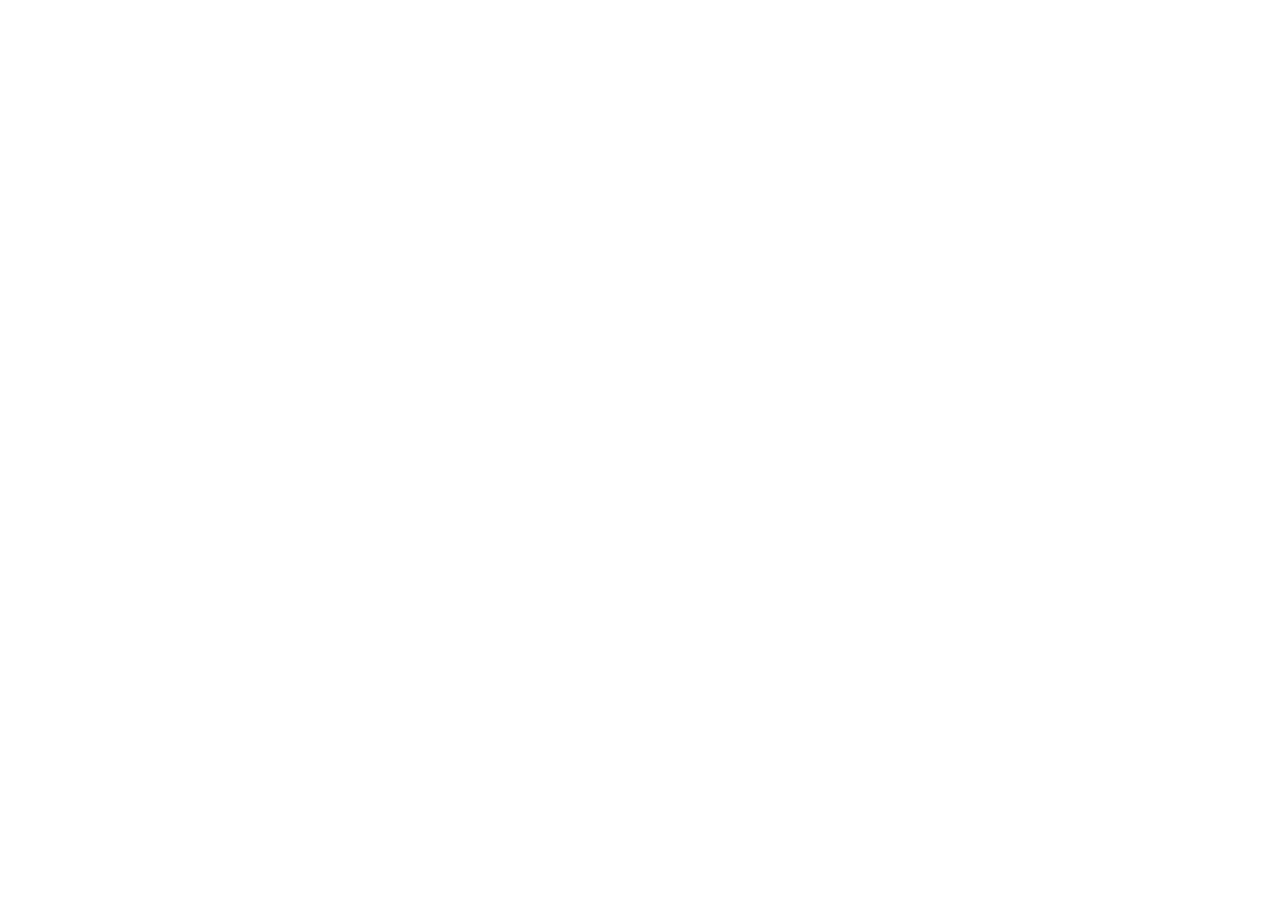
==== index.html @ e7478efb "Add files via upload" ====
<!DOCTYPE html>
<html lang="en">
<head>
    <meta charset="UTF-8">
    <meta name="viewport" content="width=device-width, initial-scale=1.0">
    <title>herreria-general</title>
    <link rel="stylesheet" href="style.css">
</head>
<body>
    
</body>
</html>
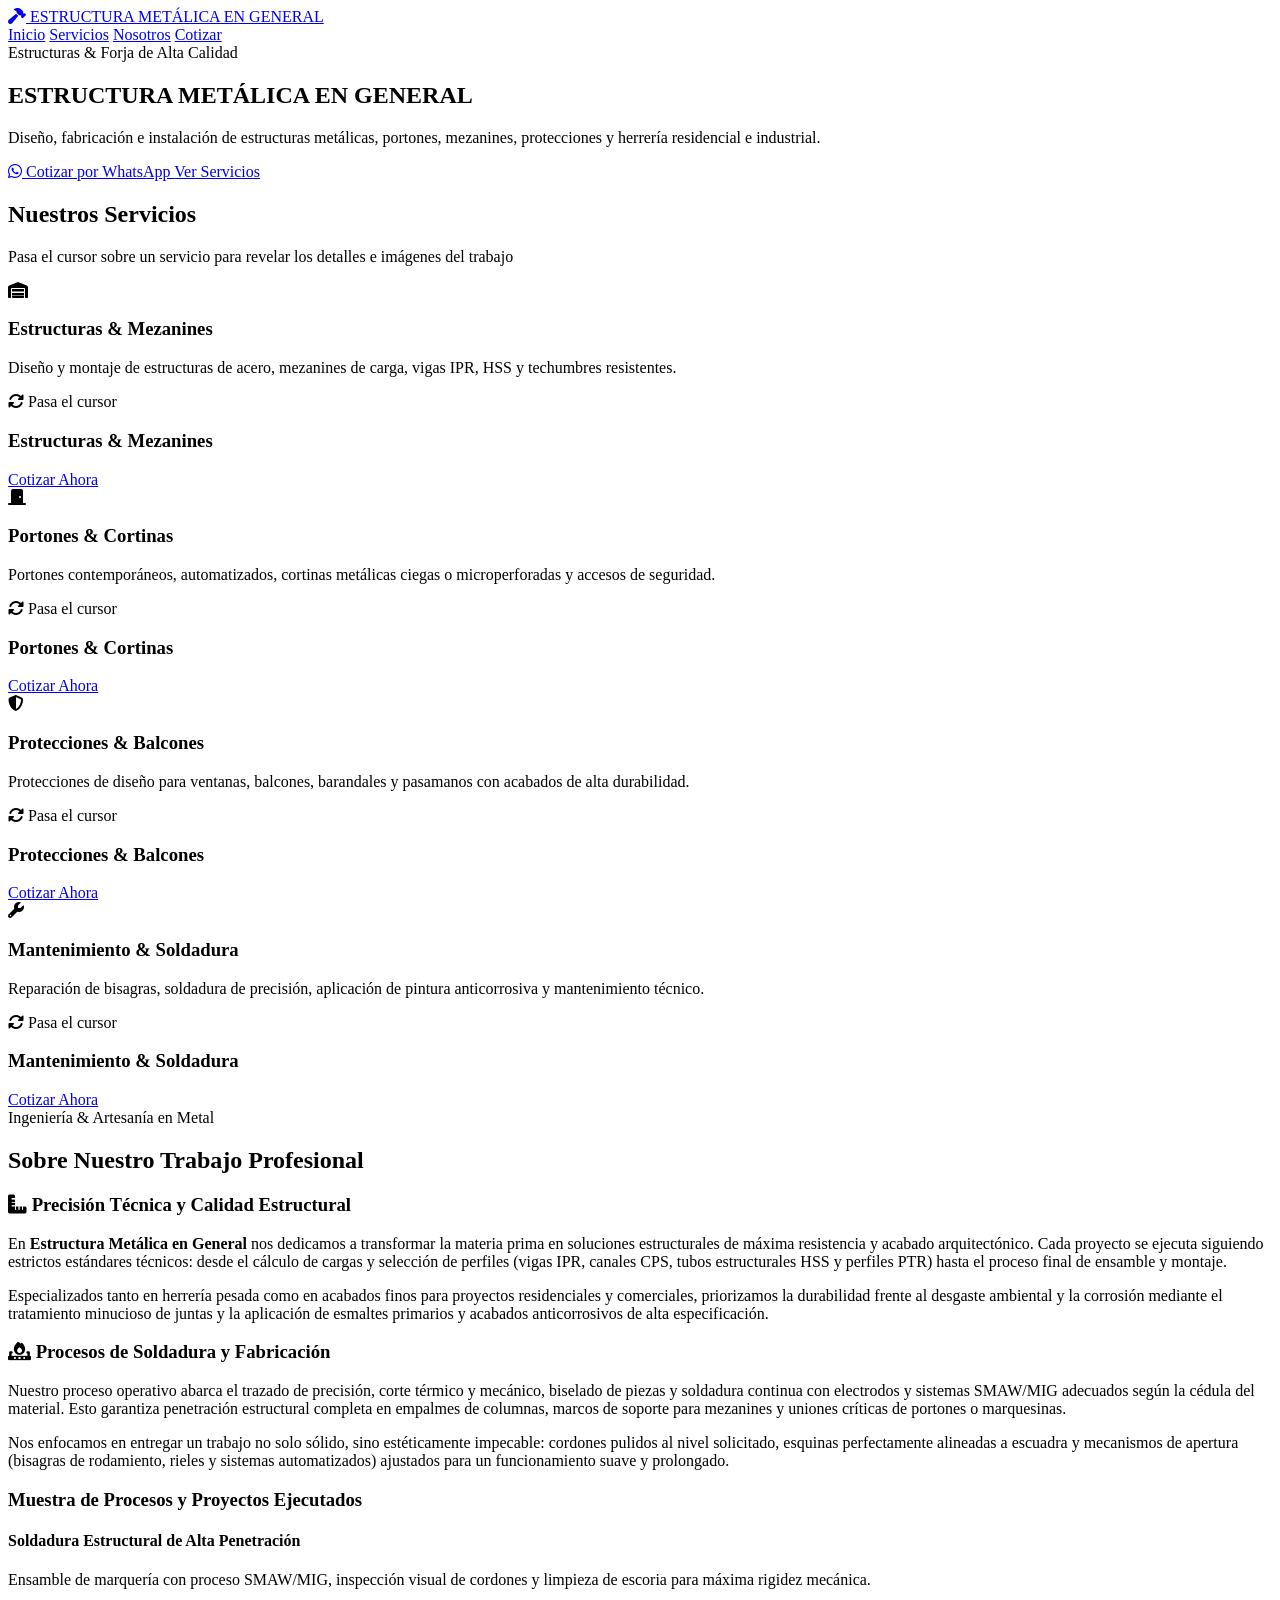
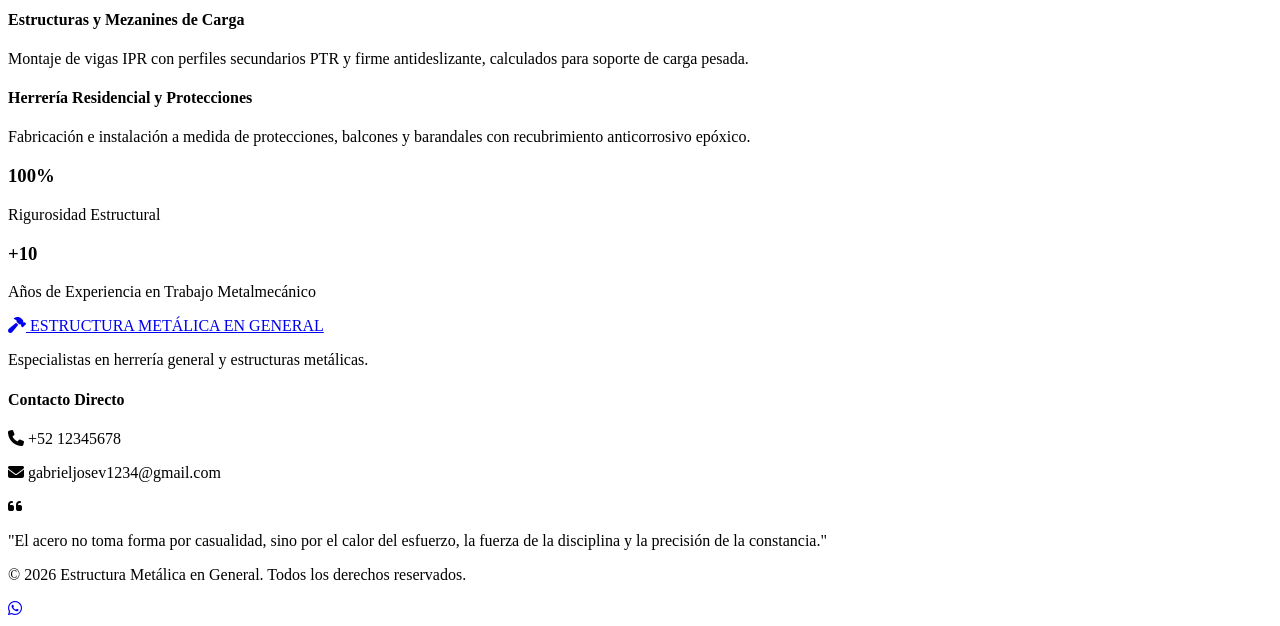
==== commit fa30f685: "Add files via upload" ====
--- a/index.html
+++ b/index.html
@@ -1,12 +1,236 @@
 <!DOCTYPE html>
-<html lang="en">
+<html lang="es">
 <head>
+    <link rel="icon" type="image/x-icon" href="https://cdn-icons-png.flaticon.com/512/2972/2972531.png">
     <meta charset="UTF-8">
     <meta name="viewport" content="width=device-width, initial-scale=1.0">
-    <title>herreria-general</title>
+    <title>Estructura Metálica en General | Forjando Calidad y Resistencia</title>
     <link rel="stylesheet" href="style.css">
+    <!-- Iconos FontAwesome -->
+    <link rel="stylesheet" href="https://cdnjs.cloudflare.com/ajax/libs/font-awesome/6.4.0/css/all.min.css">
+    <!-- Fuentes desde Google Fonts -->
+    <link href="https://fonts.googleapis.com/css2?family=Montserrat:wght@300;400;600;800&family=Oswald:wght@500;700&display=swap" rel="stylesheet">
 </head>
 <body>
-    
+
+    <!-- Encabezado / Navegación -->
+    <header class="header">
+        <div class="container nav-container">
+            <a href="#" class="logo">
+                <i class="fa-solid fa-hammer"></i> ESTRUCTURA <span>METÁLICA EN GENERAL</span>
+            </a>
+            <nav class="nav">
+                <a href="#inicio">Inicio</a>
+                <a href="#servicios">Servicios</a>
+                <a href="#nosotros">Nosotros</a>
+                <a href="#contacto" class="btn-nav">Cotizar</a>
+            </nav>
+        </div>
+    </header>
+
+    <!-- Sección Hero / Portada -->
+    <section id="inicio" class="hero">
+        <div class="overlay"></div>
+        <div class="container hero-content">
+            <span class="tagline">Estructuras & Forja de Alta Calidad</span>
+            <h1>ESTRUCTURA METÁLICA EN GENERAL</h1>
+            <p>Diseño, fabricación e instalación de estructuras metálicas, portones, mezanines, protecciones y herrería residencial e industrial.</p>
+            <div class="hero-buttons">
+                <a href="https://wa.me/5212345678?text=Hola,%20me%20gustaría%20cotizar%20un%20trabajo%20de%20estructura%20metálica" target="_blank" class="btn btn-primary">
+                    <i class="fa-brands fa-whatsapp"></i> Cotizar por WhatsApp
+                </a>
+                <a href="#servicios" class="btn btn-secondary">Ver Servicios</a>
+            </div>
+        </div>
+    </section>
+
+    <!-- Sección Servicios con Tarjetas 3D (Flip 180°) -->
+    <section id="servicios" class="services">
+        <div class="container">
+            <h2 class="section-title">Nuestros Servicios</h2>
+            <p class="section-subtitle">Pasa el cursor sobre un servicio para revelar los detalles e imágenes del trabajo</p>
+
+            <div class="services-grid">
+
+                <!-- Servicio 1 -->
+                <div class="card-container">
+                    <div class="card-inner">
+                        <div class="card-front">
+                            <div class="icon"><i class="fa-solid fa-warehouse"></i></div>
+                            <h3>Estructuras & Mezanines</h3>
+                            <p>Diseño y montaje de estructuras de acero, mezanines de carga, vigas IPR, HSS y techumbres resistentes.</p>
+                            <span class="hover-hint"><i class="fa-solid fa-rotate"></i> Pasa el cursor</span>
+                        </div>
+                        <div class="card-back" style="background-image: url('https://images.unsplash.com/photo-1504917599217-d4dc5ebe6122?auto=format&fit=crop&w=800&q=80');">
+                            <div class="card-back-overlay">
+                                <h3>Estructuras & Mezanines</h3>
+                                <a href="https://wa.me/5212345678?text=Hola,%20me%20interesa%20una%20estructura%20o%20mezanine" target="_blank" class="btn-card">Cotizar Ahora</a>
+                            </div>
+                        </div>
+                    </div>
+                </div>
+
+                <!-- Servicio 2 -->
+                <div class="card-container">
+                    <div class="card-inner">
+                        <div class="card-front">
+                            <div class="icon"><i class="fa-solid fa-door-closed"></i></div>
+                            <h3>Portones & Cortinas</h3>
+                            <p>Portones contemporáneos, automatizados, cortinas metálicas ciegas o microperforadas y accesos de seguridad.</p>
+                            <span class="hover-hint"><i class="fa-solid fa-rotate"></i> Pasa el cursor</span>
+                        </div>
+                        <div class="card-back" style="background-image: url('https://images.unsplash.com/photo-1558618666-fcd25c85cd64?auto=format&fit=crop&w=800&q=80');">
+                            <div class="card-back-overlay">
+                                <h3>Portones & Cortinas</h3>
+                                <a href="https://wa.me/5212345678?text=Hola,%20me%20interesa%20un%20portón%20o%20cortina" target="_blank" class="btn-card">Cotizar Ahora</a>
+                            </div>
+                        </div>
+                    </div>
+                </div>
+
+                <!-- Servicio 3 -->
+                <div class="card-container">
+                    <div class="card-inner">
+                        <div class="card-front">
+                            <div class="icon"><i class="fa-solid fa-shield-halved"></i></div>
+                            <h3>Protecciones & Balcones</h3>
+                            <p>Protecciones de diseño para ventanas, balcones, barandales y pasamanos con acabados de alta durabilidad.</p>
+                            <span class="hover-hint"><i class="fa-solid fa-rotate"></i> Pasa el cursor</span>
+                        </div>
+                        <div class="card-back" style="background-image: url('https://images.unsplash.com/photo-1513694203232-719a280e022f?auto=format&fit=crop&w=800&q=80');">
+                            <div class="card-back-overlay">
+                                <h3>Protecciones & Balcones</h3>
+                                <a href="https://wa.me/5212345678?text=Hola,%20me%20interesa%20protecciones%20o%20balcones" target="_blank" class="btn-card">Cotizar Ahora</a>
+                            </div>
+                        </div>
+                    </div>
+                </div>
+
+                <!-- Servicio 4 -->
+                <div class="card-container">
+                    <div class="card-inner">
+                        <div class="card-front">
+                            <div class="icon"><i class="fa-solid fa-wrench"></i></div>
+                            <h3>Mantenimiento & Soldadura</h3>
+                            <p>Reparación de bisagras, soldadura de precisión, aplicación de pintura anticorrosiva y mantenimiento técnico.</p>
+                            <span class="hover-hint"><i class="fa-solid fa-rotate"></i> Pasa el cursor</span>
+                        </div>
+                        <div class="card-back" style="background-image: url('https://images.unsplash.com/photo-1504307651254-35680f356dfd?auto=format&fit=crop&w=800&q=80');">
+                            <div class="card-back-overlay">
+                                <h3>Mantenimiento & Soldadura</h3>
+                                <a href="https://wa.me/5212345678?text=Hola,%20necesito%20mantenimiento%20o%20soldadura" target="_blank" class="btn-card">Cotizar Ahora</a>
+                            </div>
+                        </div>
+                    </div>
+                </div>
+
+            </div>
+        </div>
+    </section>
+
+    <!-- Sección Nosotros: Reseña Extensa y Galería Técnica -->
+    <section id="nosotros" class="about-section">
+        <div class="container">
+            <div class="about-header">
+                <span class="tagline">Ingeniería & Artesanía en Metal</span>
+                <h2 class="section-title text-light">Sobre Nuestro Trabajo Profesional</h2>
+                <div class="title-bar"></div>
+            </div>
+
+            <div class="about-content">
+                <div class="about-text-block">
+                    <h3><i class="fa-solid fa-ruler-combined"></i> Precisión Técnica y Calidad Estructural</h3>
+                    <p>En <strong>Estructura Metálica en General</strong> nos dedicamos a transformar la materia prima en soluciones estructurales de máxima resistencia y acabado arquitectónico. Cada proyecto se ejecuta siguiendo estrictos estándares técnicos: desde el cálculo de cargas y selección de perfiles (vigas IPR, canales CPS, tubos estructurales HSS y perfiles PTR) hasta el proceso final de ensamble y montaje.</p>
+                    <p>Especializados tanto en herrería pesada como en acabados finos para proyectos residenciales y comerciales, priorizamos la durabilidad frente al desgaste ambiental y la corrosión mediante el tratamiento minucioso de juntas y la aplicación de esmaltes primarios y acabados anticorrosivos de alta especificación.</p>
+                </div>
+
+                <div class="about-text-block">
+                    <h3><i class="fa-solid fa-fire-burner"></i> Procesos de Soldadura y Fabricación</h3>
+                    <p>Nuestro proceso operativo abarca el trazado de precisión, corte térmico y mecánico, biselado de piezas y soldadura continua con electrodos y sistemas SMAW/MIG adecuados según la cédula del material. Esto garantiza penetración estructural completa en empalmes de columnas, marcos de soporte para mezanines y uniones críticas de portones o marquesinas.</p>
+                    <p>Nos enfocamos en entregar un trabajo no solo sólido, sino estéticamente impecable: cordones pulidos al nivel solicitado, esquinas perfectamente alineadas a escuadra y mecanismos de apertura (bisagras de rodamiento, rieles y sistemas automatizados) ajustados para un funcionamiento suave y prolongado.</p>
+                </div>
+            </div>
+
+            <!-- Galería de Trabajo Profesional con Tarjetas de Detalles Especificos -->
+            <div class="about-gallery-title">
+                <h3>Muestra de Procesos y Proyectos Ejecutados</h3>
+            </div>
+
+            <div class="gallery-grid">
+                <div class="gallery-card">
+                    <div class="gallery-img" style="background-image: url('https://images.unsplash.com/photo-1504307651254-35680f356dfd?auto=format&fit=crop&w=800&q=80');"></div>
+                    <div class="gallery-info">
+                        <h4>Soldadura Estructural de Alta Penetración</h4>
+                        <p>Ensamble de marquería con proceso SMAW/MIG, inspección visual de cordones y limpieza de escoria para máxima rigidez mecánica.</p>
+                    </div>
+                </div>
+
+                <div class="gallery-card">
+                    <div class="gallery-img" style="background-image: url('https://images.unsplash.com/photo-1504917599217-d4dc5ebe6122?auto=format&fit=crop&w=800&q=80');"></div>
+                    <div class="gallery-info">
+                        <h4>Estructuras y Mezanines de Carga</h4>
+                        <p>Montaje de vigas IPR con perfiles secundarios PTR y firme antideslizante, calculados para soporte de carga pesada.</p>
+                    </div>
+                </div>
+
+                <div class="gallery-card">
+                    <div class="gallery-img" style="background-image: url('https://images.unsplash.com/photo-1513694203232-719a280e022f?auto=format&fit=crop&w=800&q=80');"></div>
+                    <div class="gallery-info">
+                        <h4>Herrería Residencial y Protecciones</h4>
+                        <p>Fabricación e instalación a medida de protecciones, balcones y barandales con recubrimiento anticorrosivo epóxico.</p>
+                    </div>
+                </div>
+            </div>
+
+            <!-- Estadísticas clave del taller -->
+            <div class="why-stats about-stats-margin">
+                <div class="stat-card">
+                    <h3>100%</h3>
+                    <p>Rigurosidad Estructural</p>
+                </div>
+                <div class="stat-card">
+                    <h3>+10</h3>
+                    <p>Años de Experiencia en Trabajo Metalmecánico</p>
+                </div>
+            </div>
+        </div>
+    </section>
+
+    <!-- Pie de página -->
+    <footer id="contacto" class="footer">
+        <div class="container footer-content">
+            <div class="footer-logo">
+                <a href="#" class="logo">
+                    <i class="fa-solid fa-hammer"></i> ESTRUCTURA <span>METÁLICA EN GENERAL</span>
+                </a>
+                <p>Especialistas en herrería general y estructuras metálicas.</p>
+            </div>
+
+            <div class="footer-contact">
+                <h4>Contacto Directo</h4>
+                <p><i class="fa-solid fa-phone"></i> +52 12345678</p>
+                <p><i class="fa-solid fa-envelope"></i> gabrieljosev1234@gmail.com</p>
+            </div>
+        </div>
+
+        <div class="motivational-quote">
+            <div class="container">
+                <i class="fa-solid fa-quote-left"></i>
+                <p>"El acero no toma forma por casualidad, sino por el calor del esfuerzo, la fuerza de la disciplina y la precisión de la constancia."</p>
+            </div>
+        </div>
+
+        <div class="footer-bottom">
+            <div class="container">
+                <p>&copy; 2026 Estructura Metálica en General. Todos los derechos reservados.</p>
+            </div>
+        </div>
+    </footer>
+
+    <!-- Botón Flotante de WhatsApp -->
+    <a href="https://wa.me/5212345678?text=Hola,%20busco%20información%20sobre%20un%20trabajo%20de%20estructura%20metálica" class="whatsapp-float" target="_blank" aria-label="Contacto por WhatsApp">
+        <i class="fa-brands fa-whatsapp"></i>
+    </a>
+
 </body>
 </html>
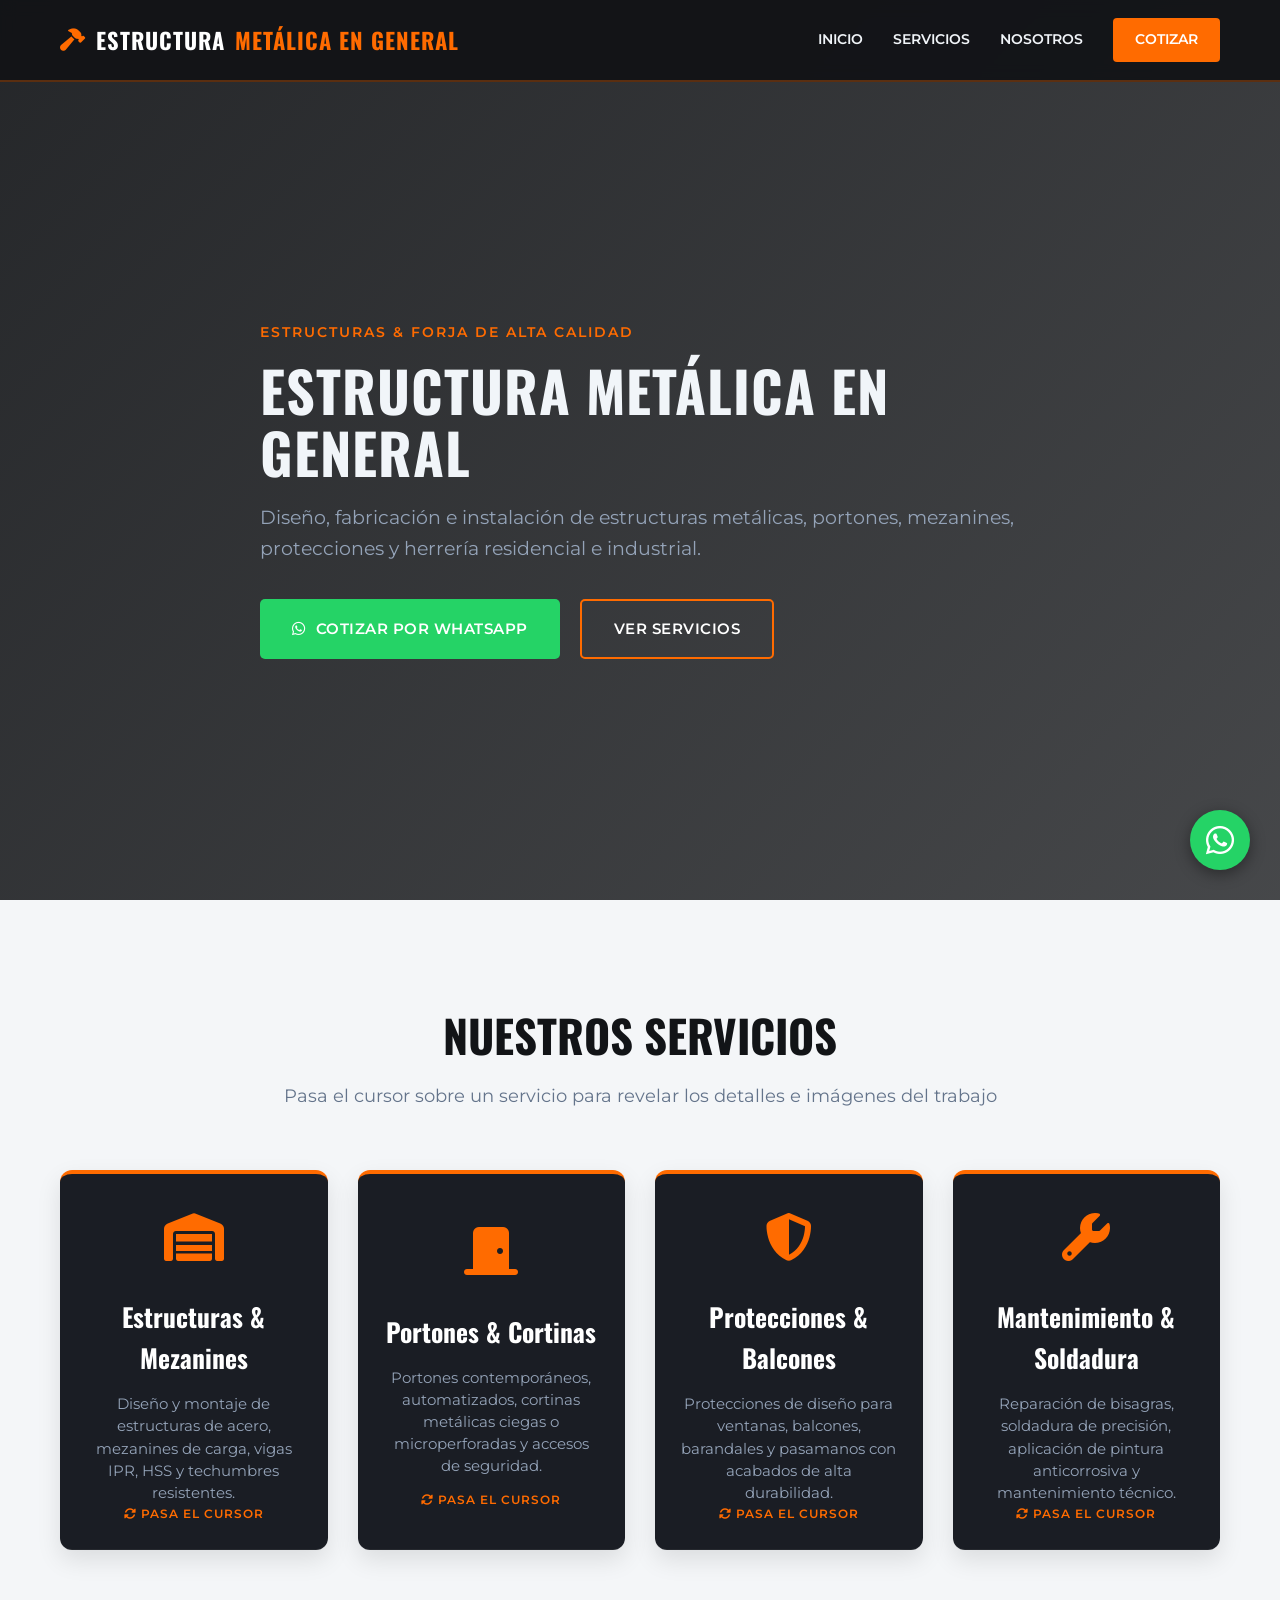
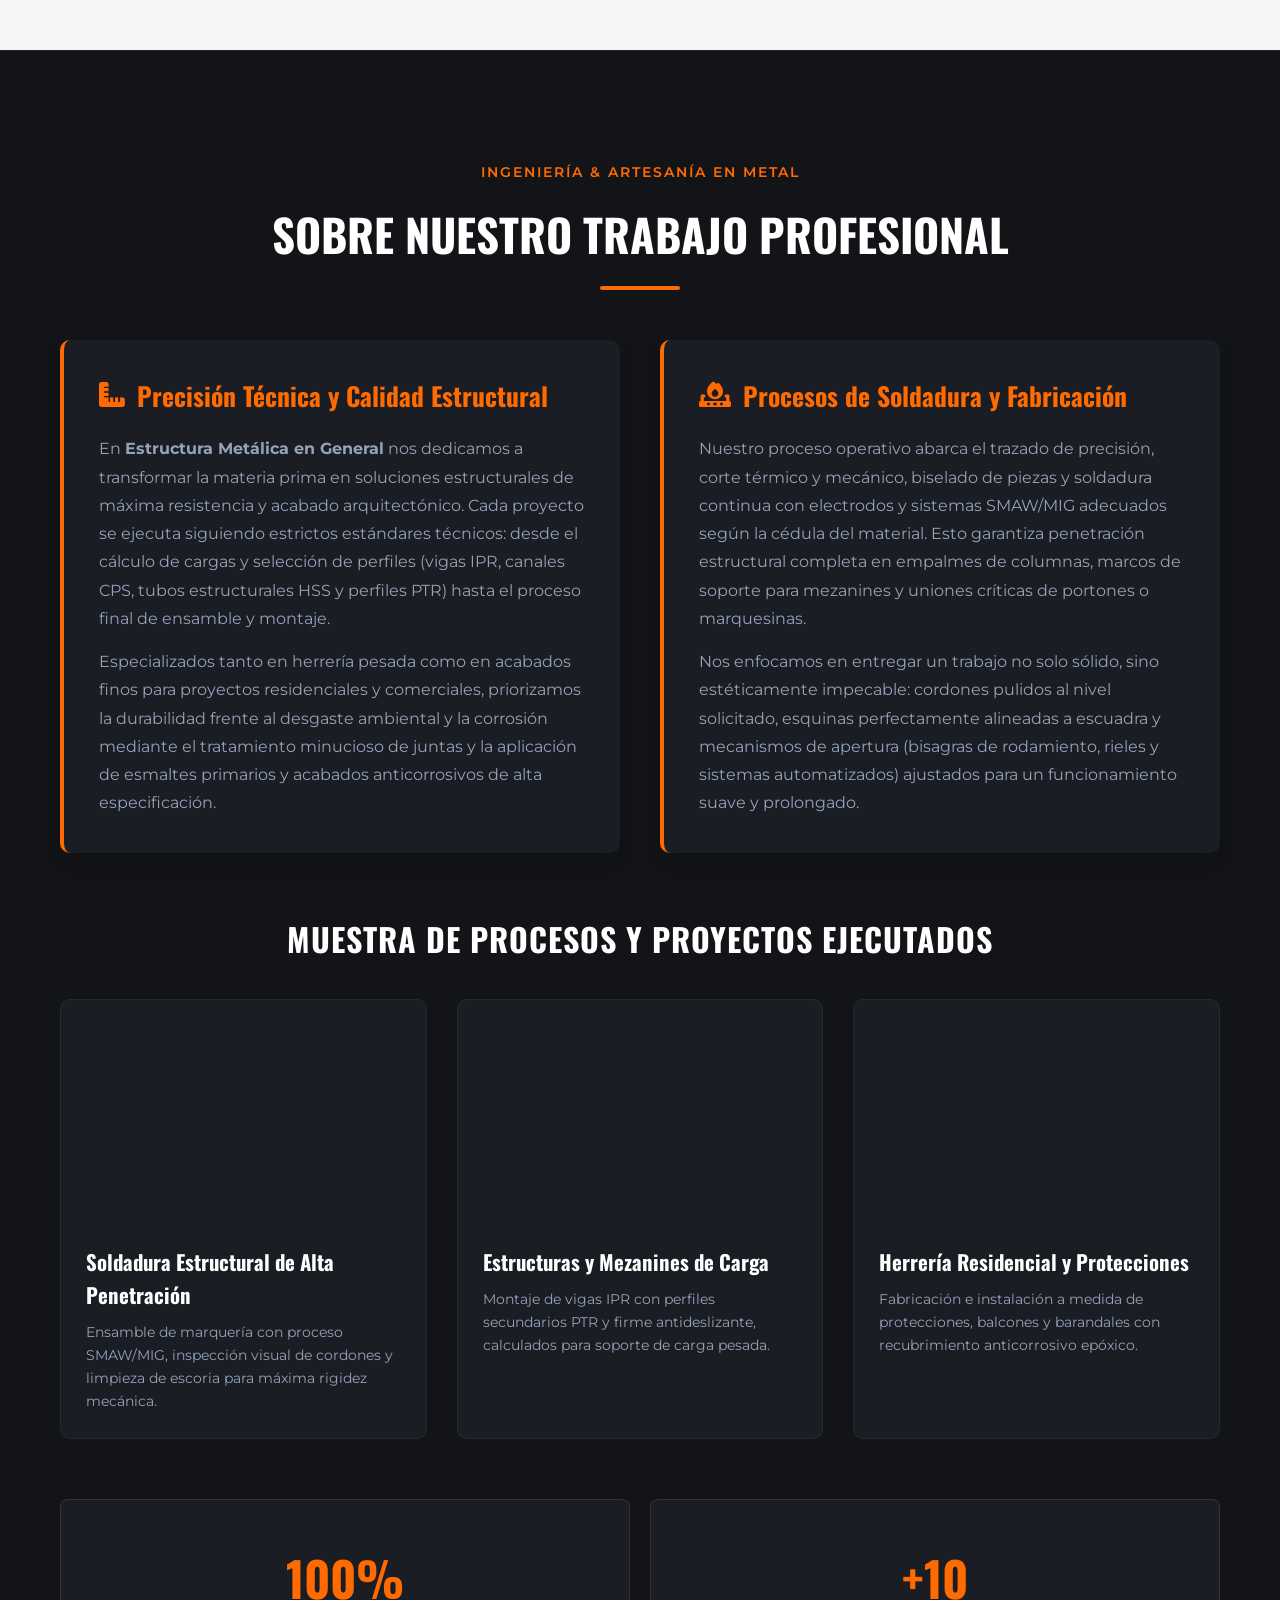
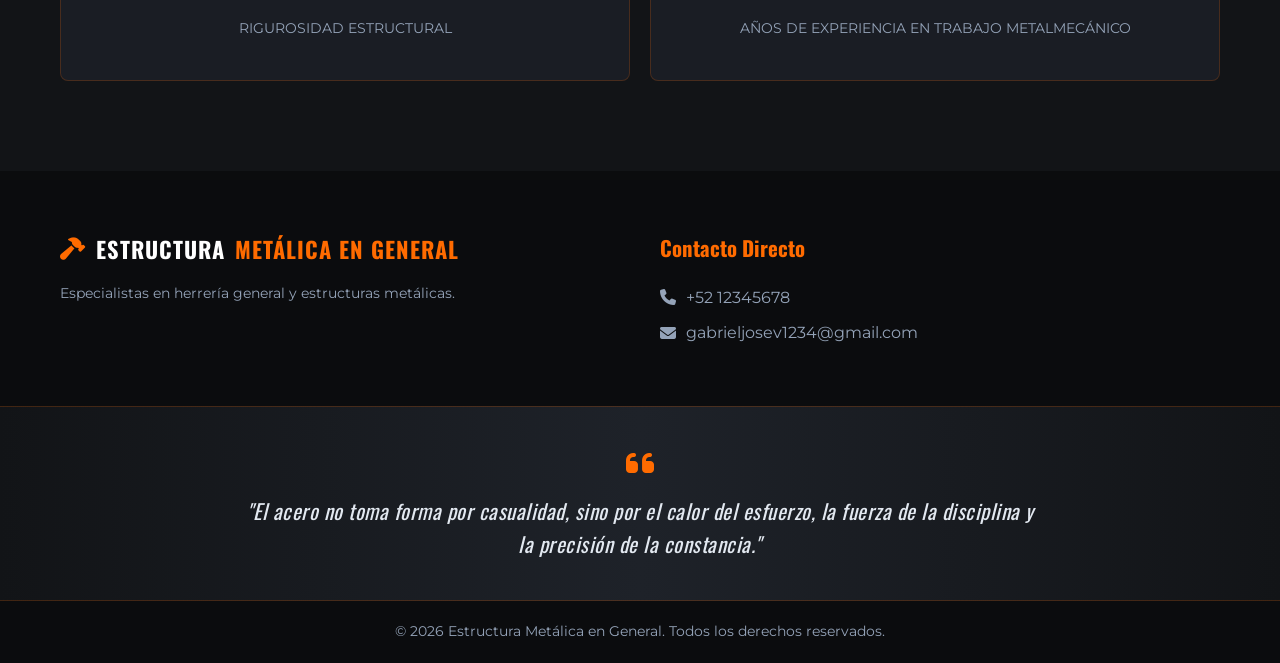
==== commit 38642a86: "Add files via upload" ====
--- a/index.html
+++ b/index.html
@@ -1,15 +1,26 @@
 <!DOCTYPE html>
 <html lang="es">
 <head>
-    <link rel="icon" type="image/x-icon" href="https://cdn-icons-png.flaticon.com/512/2972/2972531.png">
     <meta charset="UTF-8">
     <meta name="viewport" content="width=device-width, initial-scale=1.0">
     <title>Estructura Metálica en General | Forjando Calidad y Resistencia</title>
-    <link rel="stylesheet" href="style.css">
-    <!-- Iconos FontAwesome -->
-    <link rel="stylesheet" href="https://cdnjs.cloudflare.com/ajax/libs/font-awesome/6.4.0/css/all.min.css">
+
+    <!-- Preconexión a servidores externos para optimizar carga -->
+    <link rel="preconnect" href="https://fonts.googleapis.com">
+    <link rel="preconnect" href="https://fonts.gstatic.com" crossorigin>
+    <link rel="preconnect" href="https://cdnjs.cloudflare.com">
+
+    <!-- Icono de la pestaña (Evita el error 404 de favicon) -->
+    <link rel="icon" type="image/png" href="https://cdn-icons-png.flaticon.com/512/2972/2972531.png">
+
     <!-- Fuentes desde Google Fonts -->
     <link href="https://fonts.googleapis.com/css2?family=Montserrat:wght@300;400;600;800&family=Oswald:wght@500;700&display=swap" rel="stylesheet">
+
+    <!-- Iconos FontAwesome (Versión 6.5.1 CDN) -->
+    <link rel="stylesheet" href="https://cdnjs.cloudflare.com/ajax/libs/font-awesome/6.5.1/css/all.min.css" integrity="sha512-DTOQO9RWCH3ppGqcWaEA1BIZOC6xxalwEsw9c2QQeAIftl+Vegovlnee1c9QX4TctnWMn13TZye+giMm8e2LwA==" crossorigin="anonymous" referrerpolicy="no-referrer" />
+
+    <!-- Hoja de Estilos Principal -->
+    <link rel="stylesheet" href="style.css">
 </head>
 <body>
 
@@ -30,7 +41,6 @@
 
     <!-- Sección Hero / Portada -->
     <section id="inicio" class="hero">
-        <div class="overlay"></div>
         <div class="container hero-content">
             <span class="tagline">Estructuras & Forja de Alta Calidad</span>
             <h1>ESTRUCTURA METÁLICA EN GENERAL</h1>
@@ -128,7 +138,7 @@
         </div>
     </section>
 
-    <!-- Sección Nosotros: Reseña Extensa y Galería Técnica -->
+    <!-- Sección Nosotros -->
     <section id="nosotros" class="about-section">
         <div class="container">
             <div class="about-header">
@@ -151,7 +161,6 @@
                 </div>
             </div>
 
-            <!-- Galería de Trabajo Profesional con Tarjetas de Detalles Especificos -->
             <div class="about-gallery-title">
                 <h3>Muestra de Procesos y Proyectos Ejecutados</h3>
             </div>
@@ -182,7 +191,6 @@
                 </div>
             </div>
 
-            <!-- Estadísticas clave del taller -->
             <div class="why-stats about-stats-margin">
                 <div class="stat-card">
                     <h3>100%</h3>
--- a/style.css
+++ b/style.css
@@ -0,0 +1,629 @@
+/* ==========================================================
+   RESET & VARIABLES GENERALES
+   ========================================================== */
+* {
+    margin: 0;
+    padding: 0;
+    box-sizing: border-box;
+}
+
+:root {
+    --primary: #ff6b00;        /* Naranja forja */
+    --primary-hover: #e05d00;
+    --dark-bg: #121417;       /* Gris carbón */
+    --card-bg: #1a1d24;       /* Fondo oscuro para las tarjetas */
+    --light-bg: #f4f6f8;
+    --text-dark: #1f242e;
+    --text-light: #f1f5f9;
+    --text-muted: #94a3b8;
+    --font-heading: 'Oswald', sans-serif;
+    --font-body: 'Montserrat', sans-serif;
+    --transition: all 0.3s ease-in-out;
+}
+
+html {
+    scroll-behavior: smooth;
+    font-size: 16px;
+}
+
+body {
+    font-family: var(--font-body);
+    color: var(--text-dark);
+    background-color: #ffffff;
+    line-height: 1.6;
+}
+
+.container {
+    max-width: 1200px;
+    margin: 0 auto;
+    padding: 0 20px;
+}
+
+a {
+    text-decoration: none;
+    color: inherit;
+}
+
+ul {
+    list-style: none;
+}
+
+/* ==========================================================
+   HEADER & NAVEGACIÓN
+   ========================================================== */
+.header {
+    background-color: rgba(18, 20, 23, 0.95);
+    backdrop-filter: blur(8px);
+    position: fixed;
+    top: 0;
+    width: 100%;
+    z-index: 1000;
+    border-bottom: 2px solid rgba(255, 107, 0, 0.3);
+}
+
+.nav-container {
+    display: flex;
+    justify-content: space-between;
+    align-items: center;
+    height: 80px;
+}
+
+.logo {
+    font-family: var(--font-heading);
+    font-size: 1.4rem;
+    color: #ffffff;
+    font-weight: 700;
+    letter-spacing: 1px;
+    display: flex;
+    align-items: center;
+    gap: 10px;
+}
+
+.logo i {
+    color: var(--primary);
+}
+
+.logo span {
+    color: var(--primary);
+}
+
+.nav {
+    display: flex;
+    align-items: center;
+    gap: 30px;
+}
+
+.nav a {
+    color: var(--text-light);
+    font-weight: 600;
+    font-size: 0.9rem;
+    transition: var(--transition);
+    text-transform: uppercase;
+}
+
+.nav a:hover {
+    color: var(--primary);
+}
+
+.nav .btn-nav {
+    background: var(--primary);
+    padding: 10px 22px;
+    border-radius: 4px;
+    color: #fff;
+}
+
+.nav .btn-nav:hover {
+    background: var(--primary-hover);
+    color: #fff;
+}
+
+/* ==========================================================
+   HERO SECTION
+   ========================================================== */
+.hero {
+    height: 100vh;
+    min-height: 650px;
+    background: linear-gradient(135deg, rgba(18,20,23,0.92), rgba(18,20,23,0.78)), 
+                url('https://images.unsplash.com/photo-1504917599217-d4dc5ebe6122?auto=format&fit=crop&w=1920&q=80') center/cover no-repeat;
+    display: flex;
+    align-items: center;
+    position: relative;
+    padding-top: 80px;
+}
+
+.hero-content {
+    max-width: 800px;
+    color: var(--text-light);
+}
+
+.tagline {
+    color: var(--primary);
+    font-weight: 600;
+    text-transform: uppercase;
+    letter-spacing: 2px;
+    font-size: 0.9rem;
+    display: block;
+    margin-bottom: 15px;
+}
+
+.hero h1 {
+    font-family: var(--font-heading);
+    font-size: 3.5rem;
+    line-height: 1.1;
+    margin-bottom: 20px;
+    letter-spacing: 1px;
+}
+
+.hero p {
+    font-size: 1.2rem;
+    color: var(--text-muted);
+    margin-bottom: 35px;
+}
+
+.hero-buttons {
+    display: flex;
+    gap: 20px;
+    flex-wrap: wrap;
+}
+
+.btn {
+    display: inline-flex;
+    align-items: center;
+    gap: 10px;
+    padding: 16px 32px;
+    font-weight: 600;
+    border-radius: 5px;
+    transition: var(--transition);
+    text-transform: uppercase;
+    letter-spacing: 0.5px;
+    font-size: 0.95rem;
+}
+
+.btn-primary {
+    background-color: #25d366;
+    color: #ffffff;
+}
+
+.btn-primary:hover {
+    background-color: #1ebc57;
+    transform: translateY(-3px);
+    box-shadow: 0 10px 20px rgba(37, 211, 102, 0.3);
+}
+
+.btn-secondary {
+    background-color: transparent;
+    border: 2px solid var(--primary);
+    color: #ffffff;
+}
+
+.btn-secondary:hover {
+    background-color: var(--primary);
+    transform: translateY(-3px);
+}
+
+/* ==========================================================
+   SERVICIOS - EFECTO DE ROTACIÓN 180° (FLIP CARD 3D)
+   ========================================================== */
+.services {
+    padding: 100px 0;
+    background-color: var(--light-bg);
+}
+
+.section-title {
+    font-family: var(--font-heading);
+    font-size: 2.8rem;
+    text-align: center;
+    text-transform: uppercase;
+    color: var(--dark-bg);
+    margin-bottom: 10px;
+}
+
+.text-light {
+    color: #ffffff !important;
+}
+
+.section-subtitle {
+    text-align: center;
+    color: #64748b;
+    margin-bottom: 60px;
+    font-size: 1.1rem;
+}
+
+.services-grid {
+    display: grid;
+    grid-template-columns: repeat(auto-fit, minmax(260px, 1fr));
+    gap: 30px;
+}
+
+.card-container {
+    background-color: transparent;
+    height: 380px;
+    perspective: 1000px;
+}
+
+.card-inner {
+    position: relative;
+    width: 100%;
+    height: 100%;
+    text-align: center;
+    transition: transform 0.8s cubic-bezier(0.4, 0, 0.2, 1);
+    transform-style: preserve-3d;
+    border-radius: 12px;
+    box-shadow: 0 10px 25px rgba(0, 0, 0, 0.1);
+}
+
+.card-container:hover .card-inner {
+    transform: rotateY(180deg);
+}
+
+.card-front, .card-back {
+    position: absolute;
+    width: 100%;
+    height: 100%;
+    -webkit-backface-visibility: hidden;
+    backface-visibility: hidden;
+    border-radius: 12px;
+    overflow: hidden;
+}
+
+.card-front {
+    background-color: var(--card-bg);
+    color: var(--text-light);
+    padding: 40px 25px;
+    display: flex;
+    flex-direction: column;
+    justify-content: center;
+    align-items: center;
+    border-top: 4px solid var(--primary);
+    border-bottom: 1px solid rgba(255, 255, 255, 0.05);
+}
+
+.card-front .icon {
+    font-size: 3rem;
+    color: var(--primary);
+    margin-bottom: 20px;
+}
+
+.card-front h3 {
+    font-family: var(--font-heading);
+    font-size: 1.6rem;
+    margin-bottom: 15px;
+    color: #ffffff;
+}
+
+.card-front p {
+    color: var(--text-muted);
+    font-size: 0.92rem;
+    line-height: 1.5;
+}
+
+.hover-hint {
+    margin-top: auto;
+    font-size: 0.75rem;
+    color: var(--primary);
+    text-transform: uppercase;
+    letter-spacing: 1px;
+    font-weight: 600;
+}
+
+.card-back {
+    background-size: cover;
+    background-position: center;
+    transform: rotateY(180deg);
+}
+
+.card-back-overlay {
+    width: 100%;
+    height: 100%;
+    background: linear-gradient(to top, rgba(18, 20, 23, 0.95), rgba(18, 20, 23, 0.4));
+    display: flex;
+    flex-direction: column;
+    justify-content: flex-end;
+    align-items: center;
+    padding: 30px 20px;
+}
+
+.card-back-overlay h3 {
+    font-family: var(--font-heading);
+    color: #ffffff;
+    font-size: 1.5rem;
+    margin-bottom: 15px;
+    text-shadow: 0 2px 4px rgba(0,0,0,0.8);
+}
+
+.btn-card {
+    background-color: var(--primary);
+    color: #ffffff;
+    padding: 10px 20px;
+    border-radius: 5px;
+    font-weight: 600;
+    font-size: 0.85rem;
+    text-transform: uppercase;
+    transition: var(--transition);
+}
+
+.btn-card:hover {
+    background-color: var(--primary-hover);
+    transform: scale(1.05);
+}
+
+/* ==========================================================
+   SECCIÓN NOSOTROS
+   ========================================================== */
+.about-section {
+    padding: 110px 0 90px;
+    background-color: var(--dark-bg);
+    color: var(--text-light);
+    border-top: 1px solid rgba(255, 107, 0, 0.15);
+}
+
+.about-header {
+    text-align: center;
+    margin-bottom: 50px;
+}
+
+.title-bar {
+    width: 80px;
+    height: 4px;
+    background-color: var(--primary);
+    margin: 15px auto 0;
+    border-radius: 2px;
+}
+
+.about-content {
+    display: grid;
+    grid-template-columns: 1fr 1fr;
+    gap: 40px;
+    margin-bottom: 60px;
+}
+
+.about-text-block {
+    background: var(--card-bg);
+    padding: 35px;
+    border-radius: 10px;
+    border-left: 4px solid var(--primary);
+    box-shadow: 0 8px 20px rgba(0,0,0,0.2);
+}
+
+.about-text-block h3 {
+    font-family: var(--font-heading);
+    font-size: 1.6rem;
+    color: var(--primary);
+    margin-bottom: 20px;
+    display: flex;
+    align-items: center;
+    gap: 12px;
+}
+
+.about-text-block p {
+    color: var(--text-muted);
+    font-size: 0.98rem;
+    line-height: 1.8;
+    margin-bottom: 15px;
+}
+
+.about-text-block p:last-child {
+    margin-bottom: 0;
+}
+
+.about-gallery-title {
+    text-align: center;
+    margin-bottom: 35px;
+}
+
+.about-gallery-title h3 {
+    font-family: var(--font-heading);
+    font-size: 2rem;
+    color: #ffffff;
+    text-transform: uppercase;
+    letter-spacing: 1px;
+}
+
+.gallery-grid {
+    display: grid;
+    grid-template-columns: repeat(auto-fit, minmax(300px, 1fr));
+    gap: 30px;
+    margin-bottom: 60px;
+}
+
+.gallery-card {
+    background: var(--card-bg);
+    border-radius: 10px;
+    overflow: hidden;
+    border: 1px solid rgba(255, 255, 255, 0.05);
+    transition: var(--transition);
+}
+
+.gallery-card:hover {
+    transform: translateY(-8px);
+    border-color: var(--primary);
+    box-shadow: 0 12px 25px rgba(255, 107, 0, 0.15);
+}
+
+.gallery-img {
+    height: 220px;
+    background-size: cover;
+    background-position: center;
+}
+
+.gallery-info {
+    padding: 25px;
+}
+
+.gallery-info h4 {
+    font-family: var(--font-heading);
+    font-size: 1.3rem;
+    color: #ffffff;
+    margin-bottom: 10px;
+}
+
+.gallery-info p {
+    color: var(--text-muted);
+    font-size: 0.9rem;
+    line-height: 1.6;
+}
+
+.why-stats {
+    display: grid;
+    grid-template-columns: 1fr 1fr;
+    gap: 20px;
+}
+
+.about-stats-margin {
+    margin-top: 20px;
+}
+
+.stat-card {
+    background: var(--card-bg);
+    padding: 40px 20px;
+    border-radius: 8px;
+    text-align: center;
+    border: 1px solid rgba(255, 107, 0, 0.2);
+}
+
+.stat-card h3 {
+    font-family: var(--font-heading);
+    font-size: 3rem;
+    color: var(--primary);
+}
+
+.stat-card p {
+    color: var(--text-muted);
+    font-size: 0.9rem;
+    text-transform: uppercase;
+}
+
+/* ==========================================================
+   FOOTER & FRASE MOTIVACIONAL
+   ========================================================== */
+.footer {
+    background-color: #0b0c0e;
+    color: var(--text-light);
+    padding-top: 60px;
+}
+
+.footer-content {
+    display: grid;
+    grid-template-columns: repeat(auto-fit, minmax(250px, 1fr));
+    gap: 40px;
+    padding-bottom: 50px;
+}
+
+.footer-logo p {
+    color: var(--text-muted);
+    margin-top: 15px;
+    font-size: 0.9rem;
+}
+
+.footer-contact h4 {
+    font-family: var(--font-heading);
+    font-size: 1.3rem;
+    margin-bottom: 20px;
+    color: var(--primary);
+}
+
+.footer-contact p {
+    color: var(--text-muted);
+    margin-bottom: 10px;
+    display: flex;
+    align-items: center;
+    gap: 10px;
+}
+
+/* Frase Motivacional */
+.motivational-quote {
+    background: linear-gradient(90deg, #121417, #1e2229, #121417);
+    padding: 40px 0;
+    border-top: 1px solid rgba(255, 107, 0, 0.2);
+    border-bottom: 1px solid rgba(255, 107, 0, 0.2);
+    text-align: center;
+}
+
+.motivational-quote i {
+    font-size: 2rem;
+    color: var(--primary);
+    margin-bottom: 15px;
+}
+
+.motivational-quote p {
+    font-family: var(--font-heading);
+    font-size: 1.3rem;
+    letter-spacing: 0.5px;
+    color: #e2e8f0;
+    max-width: 800px;
+    margin: 0 auto;
+    font-style: italic;
+}
+
+.footer-bottom {
+    padding: 20px 0;
+    text-align: center;
+    font-size: 0.85rem;
+    color: var(--text-muted);
+}
+
+/* ==========================================================
+   BOTÓN FLOTANTE WHATSAPP
+   ========================================================== */
+.whatsapp-float {
+    position: fixed;
+    width: 60px;
+    height: 60px;
+    bottom: 30px;
+    right: 30px;
+    background-color: #25d366;
+    color: #fff;
+    border-radius: 50px;
+    text-align: center;
+    font-size: 32px;
+    box-shadow: 0px 4px 15px rgba(0, 0, 0, 0.4);
+    z-index: 999;
+    display: flex;
+    align-items: center;
+    justify-content: center;
+    transition: var(--transition);
+    animation: pulse 2s infinite;
+}
+
+.whatsapp-float:hover {
+    background-color: #1ebc57;
+    transform: scale(1.1);
+    color: #ffffff;
+}
+
+@keyframes pulse {
+    0% {
+        box-shadow: 0 0 0 0 rgba(37, 211, 102, 0.7);
+    }
+    70% {
+        box-shadow: 0 0 0 15px rgba(37, 211, 102, 0);
+    }
+    100% {
+        box-shadow: 0 0 0 0 rgba(37, 211, 102, 0);
+    }
+}
+
+/* ==========================================================
+   RESPONSIVO (MÓVILES)
+   ========================================================== */
+@media (max-width: 768px) {
+    .hero h1 {
+        font-size: 2.4rem;
+    }
+
+    .about-content {
+        grid-template-columns: 1fr;
+    }
+
+    .nav {
+        display: none;
+    }
+
+    .whatsapp-float {
+        bottom: 20px;
+        right: 20px;
+        width: 50px;
+        height: 50px;
+        font-size: 26px;
+    }
+}
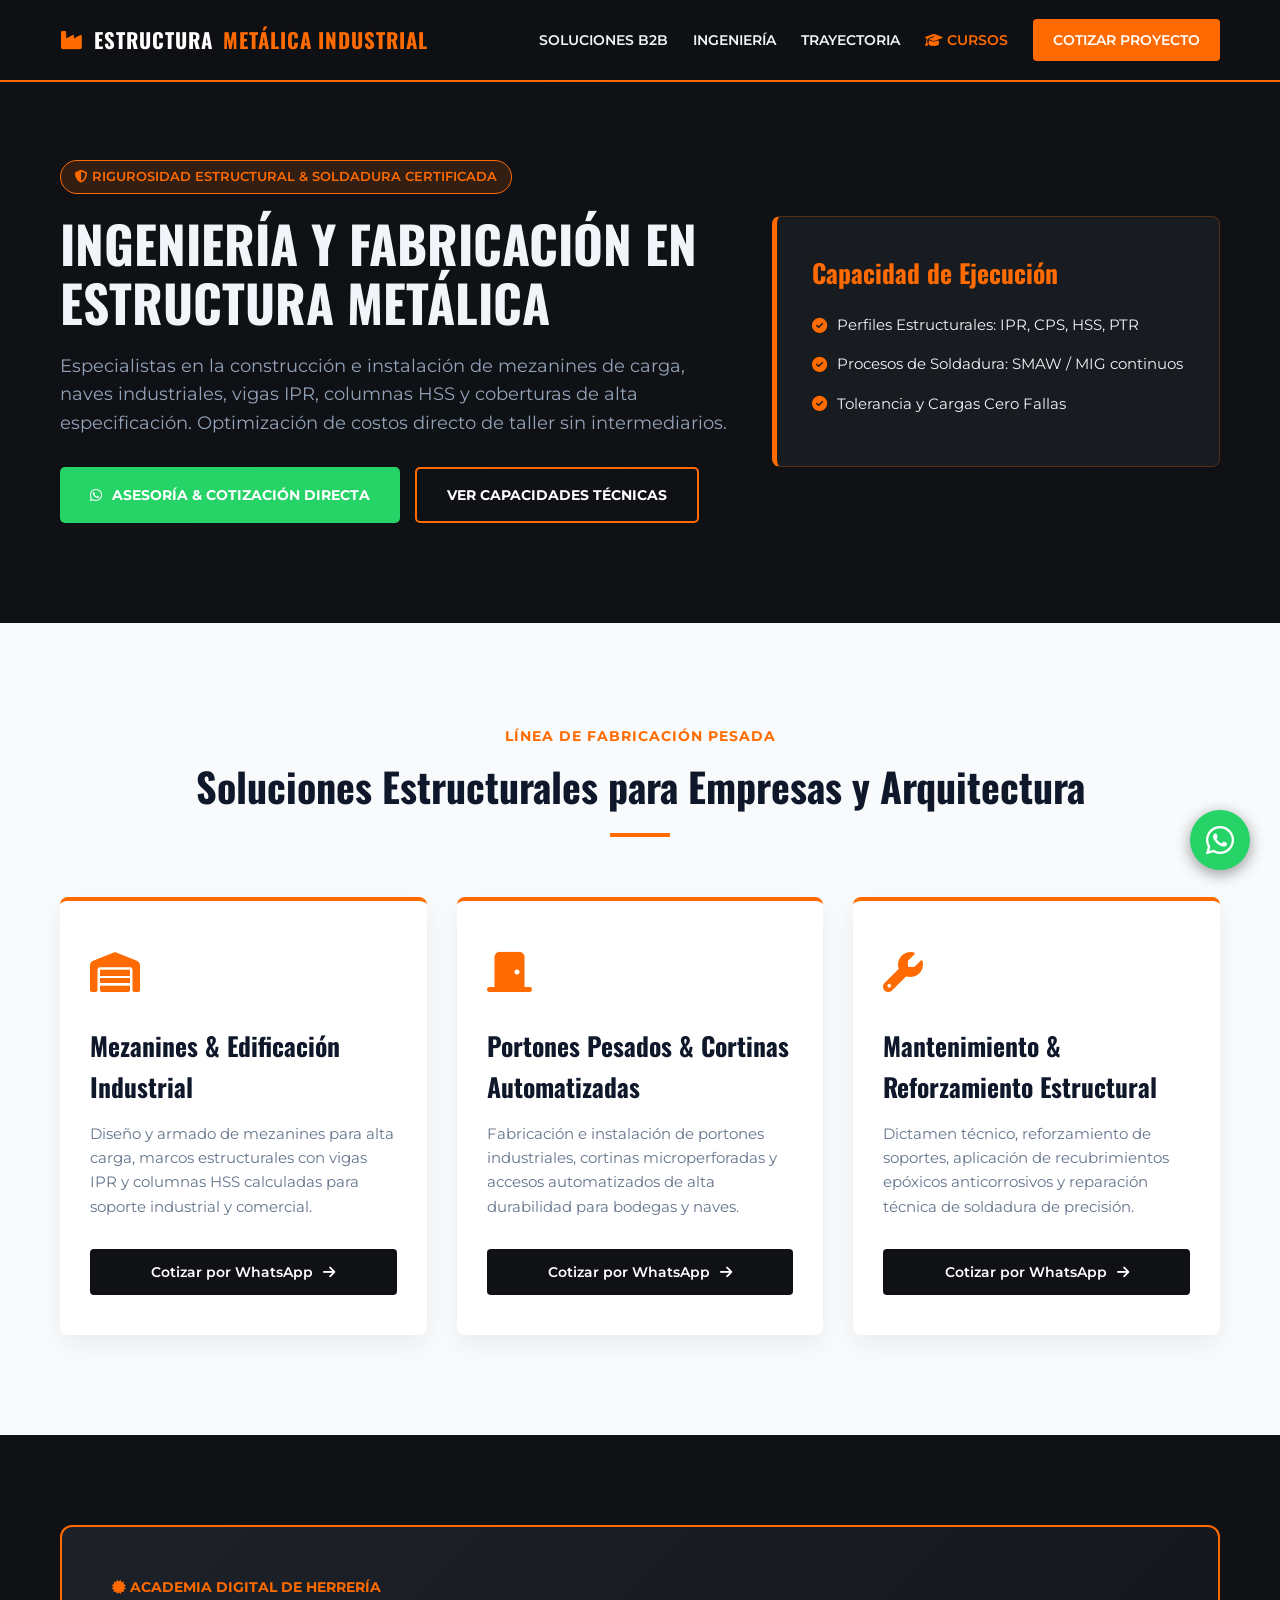
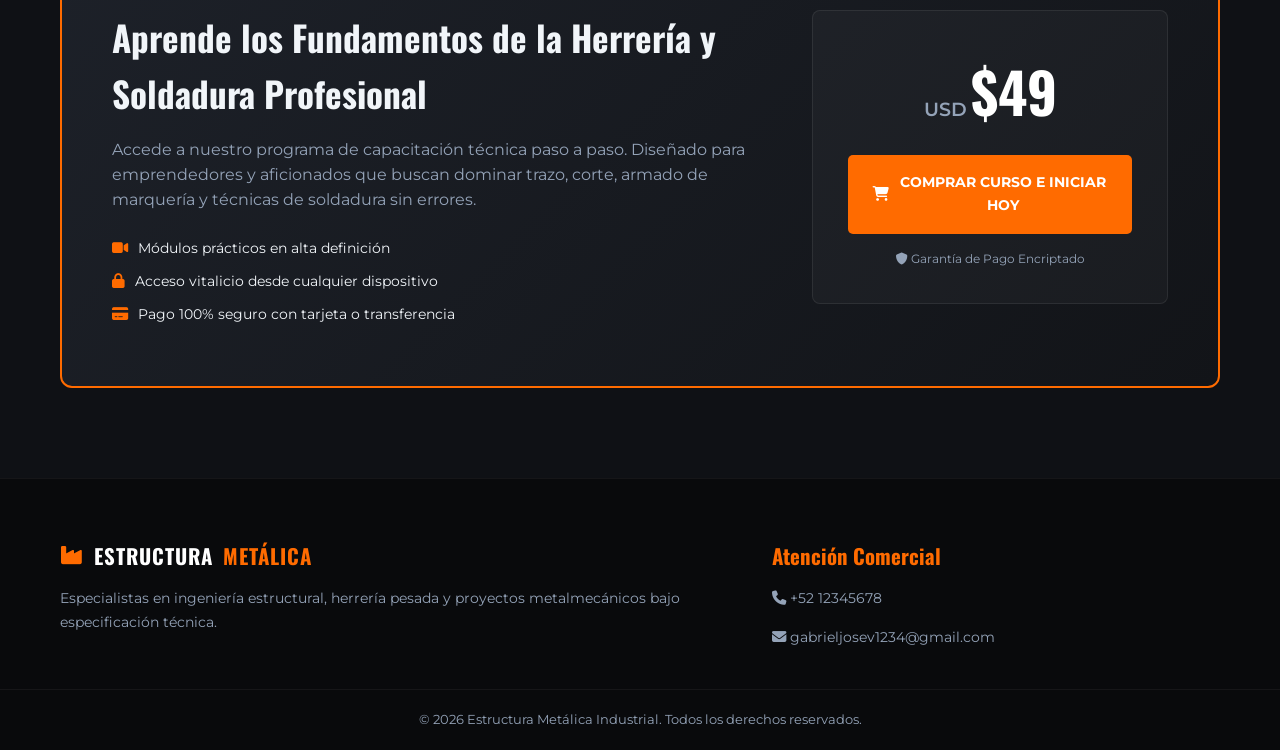
==== commit 9c4c85e1: "Add files via upload" ====
--- a/index.html
+++ b/index.html
@@ -3,240 +3,156 @@
 <head>
     <meta charset="UTF-8">
     <meta name="viewport" content="width=device-width, initial-scale=1.0">
-    <title>Estructura Metálica en General | Forjando Calidad y Resistencia</title>
+    <meta name="description" content="Especialistas en ingeniería metálica, fabricación de mezanines, naves industriales y estructuras de alta resistencia.">
+    <title>Estructuras Metálicas e Ingeniería | Fabricación Industrial</title>
 
-    <!-- Preconexión a servidores externos para optimizar carga -->
+    <!-- Preconexión de Fuentes e Iconos -->
     <link rel="preconnect" href="https://fonts.googleapis.com">
     <link rel="preconnect" href="https://fonts.gstatic.com" crossorigin>
-    <link rel="preconnect" href="https://cdnjs.cloudflare.com">
+    <link href="https://fonts.googleapis.com/css2?family=Montserrat:wght@400;500;600;700&family=Oswald:wght@600;700&display=swap" rel="stylesheet">
+    <link rel="stylesheet" href="https://cdnjs.cloudflare.com/ajax/libs/font-awesome/6.5.1/css/all.min.css">
 
-    <!-- Icono de la pestaña (Evita el error 404 de favicon) -->
-    <link rel="icon" type="image/png" href="https://cdn-icons-png.flaticon.com/512/2972/2972531.png">
-
-    <!-- Fuentes desde Google Fonts -->
-    <link href="https://fonts.googleapis.com/css2?family=Montserrat:wght@300;400;600;800&family=Oswald:wght@500;700&display=swap" rel="stylesheet">
-
-    <!-- Iconos FontAwesome (Versión 6.5.1 CDN) -->
-    <link rel="stylesheet" href="https://cdnjs.cloudflare.com/ajax/libs/font-awesome/6.5.1/css/all.min.css" integrity="sha512-DTOQO9RWCH3ppGqcWaEA1BIZOC6xxalwEsw9c2QQeAIftl+Vegovlnee1c9QX4TctnWMn13TZye+giMm8e2LwA==" crossorigin="anonymous" referrerpolicy="no-referrer" />
-
-    <!-- Hoja de Estilos Principal -->
+    <!-- Hoja de Estilos -->
     <link rel="stylesheet" href="style.css">
 </head>
 <body>
 
-    <!-- Encabezado / Navegación -->
+    <!-- Navegación Corporativa -->
     <header class="header">
         <div class="container nav-container">
             <a href="#" class="logo">
-                <i class="fa-solid fa-hammer"></i> ESTRUCTURA <span>METÁLICA EN GENERAL</span>
+                <i class="fa-solid fa-industry"></i> ESTRUCTURA <span>METÁLICA INDUSTRIAL</span>
             </a>
             <nav class="nav">
-                <a href="#inicio">Inicio</a>
-                <a href="#servicios">Servicios</a>
-                <a href="#nosotros">Nosotros</a>
-                <a href="#contacto" class="btn-nav">Cotizar</a>
+                <a href="#soluciones">Soluciones B2B</a>
+                <a href="#especificaciones">Ingeniería</a>
+                <a href="#nosotros">Trayectoria</a>
+                <a href="#capacitacion" class="nav-course-link"><i class="fa-solid fa-graduation-cap"></i> Cursos</a>
+                <a href="https://wa.me/5212345678?text=Hola,%20requiero%20una%20cotización%20para%20un%20proyecto%20estructural" target="_blank" class="btn-nav">Cotizar Proyecto</a>
             </nav>
         </div>
     </header>
 
-    <!-- Sección Hero / Portada -->
-    <section id="inicio" class="hero">
-        <div class="container hero-content">
-            <span class="tagline">Estructuras & Forja de Alta Calidad</span>
-            <h1>ESTRUCTURA METÁLICA EN GENERAL</h1>
-            <p>Diseño, fabricación e instalación de estructuras metálicas, portones, mezanines, protecciones y herrería residencial e industrial.</p>
-            <div class="hero-buttons">
-                <a href="https://wa.me/5212345678?text=Hola,%20me%20gustaría%20cotizar%20un%20trabajo%20de%20estructura%20metálica" target="_blank" class="btn btn-primary">
-                    <i class="fa-brands fa-whatsapp"></i> Cotizar por WhatsApp
-                </a>
-                <a href="#servicios" class="btn btn-secondary">Ver Servicios</a>
+    <!-- Hero / Portada B2B -->
+    <section class="hero">
+        <div class="container hero-grid">
+            <div class="hero-text">
+                <span class="badge-industrial"><i class="fa-solid fa-shield-halved"></i> Rigurosidad Estructural & Soldadura Certificada</span>
+                <h1>INGENIERÍA Y FABRICACIÓN EN ESTRUCTURA METÁLICA</h1>
+                <p>Especialistas en la construcción e instalación de mezanines de carga, naves industriales, vigas IPR, columnas HSS y coberturas de alta especificación. Optimización de costos directo de taller sin intermediarios.</p>
+                <div class="hero-actions">
+                    <a href="https://wa.me/5212345678?text=Hola,%20necesito%20una%20asesoría%20técnica%20para%20una%20estructura" target="_blank" class="btn btn-primary">
+                        <i class="fa-brands fa-whatsapp"></i> Asesoría & Cotización Directa
+                    </a>
+                    <a href="#soluciones" class="btn btn-secondary">Ver Capacidades Técnicas</a>
+                </div>
+            </div>
+            <div class="hero-stats-card">
+                <h3>Capacidad de Ejecución</h3>
+                <ul>
+                    <li><i class="fa-solid fa-check-circle"></i> Perfiles Estructurales: IPR, CPS, HSS, PTR</li>
+                    <li><i class="fa-solid fa-check-circle"></i> Procesos de Soldadura: SMAW / MIG continuos</li>
+                    <li><i class="fa-solid fa-check-circle"></i> Tolerancia y Cargas Cero Fallas</li>
+                </ul>
             </div>
         </div>
     </section>
 
-    <!-- Sección Servicios con Tarjetas 3D (Flip 180°) -->
-    <section id="servicios" class="services">
+    <!-- Servicios Industriales B2B -->
+    <section id="soluciones" class="services-section">
         <div class="container">
-            <h2 class="section-title">Nuestros Servicios</h2>
-            <p class="section-subtitle">Pasa el cursor sobre un servicio para revelar los detalles e imágenes del trabajo</p>
+            <div class="section-header">
+                <span class="sub-title">Línea de Fabricación Pesada</span>
+                <h2>Soluciones Estructurales para Empresas y Arquitectura</h2>
+                <div class="divider"></div>
+            </div>
 
             <div class="services-grid">
-
                 <!-- Servicio 1 -->
-                <div class="card-container">
-                    <div class="card-inner">
-                        <div class="card-front">
-                            <div class="icon"><i class="fa-solid fa-warehouse"></i></div>
-                            <h3>Estructuras & Mezanines</h3>
-                            <p>Diseño y montaje de estructuras de acero, mezanines de carga, vigas IPR, HSS y techumbres resistentes.</p>
-                            <span class="hover-hint"><i class="fa-solid fa-rotate"></i> Pasa el cursor</span>
-                        </div>
-                        <div class="card-back" style="background-image: url('https://images.unsplash.com/photo-1504917599217-d4dc5ebe6122?auto=format&fit=crop&w=800&q=80');">
-                            <div class="card-back-overlay">
-                                <h3>Estructuras & Mezanines</h3>
-                                <a href="https://wa.me/5212345678?text=Hola,%20me%20interesa%20una%20estructura%20o%20mezanine" target="_blank" class="btn-card">Cotizar Ahora</a>
-                            </div>
-                        </div>
-                    </div>
+                <div class="service-card">
+                    <div class="service-icon"><i class="fa-solid fa-warehouse"></i></div>
+                    <h3>Mezanines & Edificación Industrial</h3>
+                    <p>Diseño y armado de mezanines para alta carga, marcos estructurales con vigas IPR y columnas HSS calculadas para soporte industrial y comercial.</p>
+                    <a href="https://wa.me/5212345678?text=Hola,%20me%20interesa%20cotizar%20un%20Mezanine%20o%20Estructura%20Pesada" target="_blank" class="btn-card-wa">
+                        Cotizar por WhatsApp <i class="fa-solid fa-arrow-right"></i>
+                    </a>
                 </div>
 
                 <!-- Servicio 2 -->
-                <div class="card-container">
-                    <div class="card-inner">
-                        <div class="card-front">
-                            <div class="icon"><i class="fa-solid fa-door-closed"></i></div>
-                            <h3>Portones & Cortinas</h3>
-                            <p>Portones contemporáneos, automatizados, cortinas metálicas ciegas o microperforadas y accesos de seguridad.</p>
-                            <span class="hover-hint"><i class="fa-solid fa-rotate"></i> Pasa el cursor</span>
-                        </div>
-                        <div class="card-back" style="background-image: url('https://images.unsplash.com/photo-1558618666-fcd25c85cd64?auto=format&fit=crop&w=800&q=80');">
-                            <div class="card-back-overlay">
-                                <h3>Portones & Cortinas</h3>
-                                <a href="https://wa.me/5212345678?text=Hola,%20me%20interesa%20un%20portón%20o%20cortina" target="_blank" class="btn-card">Cotizar Ahora</a>
-                            </div>
-                        </div>
-                    </div>
+                <div class="service-card">
+                    <div class="service-icon"><i class="fa-solid fa-door-closed"></i></div>
+                    <h3>Portones Pesados & Cortinas Automatizadas</h3>
+                    <p>Fabricación e instalación de portones industriales, cortinas microperforadas y accesos automatizados de alta durabilidad para bodegas y naves.</p>
+                    <a href="https://wa.me/5212345678?text=Hola,%20me%20interesa%20cotizar%20un%20Portón%20Industrial%20o%20Cortina" target="_blank" class="btn-card-wa">
+                        Cotizar por WhatsApp <i class="fa-solid fa-arrow-right"></i>
+                    </a>
                 </div>
 
                 <!-- Servicio 3 -->
-                <div class="card-container">
-                    <div class="card-inner">
-                        <div class="card-front">
-                            <div class="icon"><i class="fa-solid fa-shield-halved"></i></div>
-                            <h3>Protecciones & Balcones</h3>
-                            <p>Protecciones de diseño para ventanas, balcones, barandales y pasamanos con acabados de alta durabilidad.</p>
-                            <span class="hover-hint"><i class="fa-solid fa-rotate"></i> Pasa el cursor</span>
-                        </div>
-                        <div class="card-back" style="background-image: url('https://images.unsplash.com/photo-1513694203232-719a280e022f?auto=format&fit=crop&w=800&q=80');">
-                            <div class="card-back-overlay">
-                                <h3>Protecciones & Balcones</h3>
-                                <a href="https://wa.me/5212345678?text=Hola,%20me%20interesa%20protecciones%20o%20balcones" target="_blank" class="btn-card">Cotizar Ahora</a>
-                            </div>
-                        </div>
-                    </div>
-                </div>
-
-                <!-- Servicio 4 -->
-                <div class="card-container">
-                    <div class="card-inner">
-                        <div class="card-front">
-                            <div class="icon"><i class="fa-solid fa-wrench"></i></div>
-                            <h3>Mantenimiento & Soldadura</h3>
-                            <p>Reparación de bisagras, soldadura de precisión, aplicación de pintura anticorrosiva y mantenimiento técnico.</p>
-                            <span class="hover-hint"><i class="fa-solid fa-rotate"></i> Pasa el cursor</span>
-                        </div>
-                        <div class="card-back" style="background-image: url('https://images.unsplash.com/photo-1504307651254-35680f356dfd?auto=format&fit=crop&w=800&q=80');">
-                            <div class="card-back-overlay">
-                                <h3>Mantenimiento & Soldadura</h3>
-                                <a href="https://wa.me/5212345678?text=Hola,%20necesito%20mantenimiento%20o%20soldadura" target="_blank" class="btn-card">Cotizar Ahora</a>
-                            </div>
-                        </div>
-                    </div>
-                </div>
-
-            </div>
-        </div>
-    </section>
-
-    <!-- Sección Nosotros -->
-    <section id="nosotros" class="about-section">
-        <div class="container">
-            <div class="about-header">
-                <span class="tagline">Ingeniería & Artesanía en Metal</span>
-                <h2 class="section-title text-light">Sobre Nuestro Trabajo Profesional</h2>
-                <div class="title-bar"></div>
-            </div>
-
-            <div class="about-content">
-                <div class="about-text-block">
-                    <h3><i class="fa-solid fa-ruler-combined"></i> Precisión Técnica y Calidad Estructural</h3>
-                    <p>En <strong>Estructura Metálica en General</strong> nos dedicamos a transformar la materia prima en soluciones estructurales de máxima resistencia y acabado arquitectónico. Cada proyecto se ejecuta siguiendo estrictos estándares técnicos: desde el cálculo de cargas y selección de perfiles (vigas IPR, canales CPS, tubos estructurales HSS y perfiles PTR) hasta el proceso final de ensamble y montaje.</p>
-                    <p>Especializados tanto en herrería pesada como en acabados finos para proyectos residenciales y comerciales, priorizamos la durabilidad frente al desgaste ambiental y la corrosión mediante el tratamiento minucioso de juntas y la aplicación de esmaltes primarios y acabados anticorrosivos de alta especificación.</p>
-                </div>
-
-                <div class="about-text-block">
-                    <h3><i class="fa-solid fa-fire-burner"></i> Procesos de Soldadura y Fabricación</h3>
-                    <p>Nuestro proceso operativo abarca el trazado de precisión, corte térmico y mecánico, biselado de piezas y soldadura continua con electrodos y sistemas SMAW/MIG adecuados según la cédula del material. Esto garantiza penetración estructural completa en empalmes de columnas, marcos de soporte para mezanines y uniones críticas de portones o marquesinas.</p>
-                    <p>Nos enfocamos en entregar un trabajo no solo sólido, sino estéticamente impecable: cordones pulidos al nivel solicitado, esquinas perfectamente alineadas a escuadra y mecanismos de apertura (bisagras de rodamiento, rieles y sistemas automatizados) ajustados para un funcionamiento suave y prolongado.</p>
-                </div>
-            </div>
-
-            <div class="about-gallery-title">
-                <h3>Muestra de Procesos y Proyectos Ejecutados</h3>
-            </div>
-
-            <div class="gallery-grid">
-                <div class="gallery-card">
-                    <div class="gallery-img" style="background-image: url('https://images.unsplash.com/photo-1504307651254-35680f356dfd?auto=format&fit=crop&w=800&q=80');"></div>
-                    <div class="gallery-info">
-                        <h4>Soldadura Estructural de Alta Penetración</h4>
-                        <p>Ensamble de marquería con proceso SMAW/MIG, inspección visual de cordones y limpieza de escoria para máxima rigidez mecánica.</p>
-                    </div>
-                </div>
-
-                <div class="gallery-card">
-                    <div class="gallery-img" style="background-image: url('https://images.unsplash.com/photo-1504917599217-d4dc5ebe6122?auto=format&fit=crop&w=800&q=80');"></div>
-                    <div class="gallery-info">
-                        <h4>Estructuras y Mezanines de Carga</h4>
-                        <p>Montaje de vigas IPR con perfiles secundarios PTR y firme antideslizante, calculados para soporte de carga pesada.</p>
-                    </div>
-                </div>
-
-                <div class="gallery-card">
-                    <div class="gallery-img" style="background-image: url('https://images.unsplash.com/photo-1513694203232-719a280e022f?auto=format&fit=crop&w=800&q=80');"></div>
-                    <div class="gallery-info">
-                        <h4>Herrería Residencial y Protecciones</h4>
-                        <p>Fabricación e instalación a medida de protecciones, balcones y barandales con recubrimiento anticorrosivo epóxico.</p>
-                    </div>
-                </div>
-            </div>
-
-            <div class="why-stats about-stats-margin">
-                <div class="stat-card">
-                    <h3>100%</h3>
-                    <p>Rigurosidad Estructural</p>
-                </div>
-                <div class="stat-card">
-                    <h3>+10</h3>
-                    <p>Años de Experiencia en Trabajo Metalmecánico</p>
+                <div class="service-card">
+                    <div class="service-icon"><i class="fa-solid fa-wrench"></i></div>
+                    <h3>Mantenimiento & Reforzamiento Estructural</h3>
+                    <p>Dictamen técnico, reforzamiento de soportes, aplicación de recubrimientos epóxicos anticorrosivos y reparación técnica de soldadura de precisión.</p>
+                    <a href="https://wa.me/5212345678?text=Hola,%20requiero%20Mantenimiento%20o%20Reforzamiento%20Estructural" target="_blank" class="btn-card-wa">
+                        Cotizar por WhatsApp <i class="fa-solid fa-arrow-right"></i>
+                    </a>
                 </div>
             </div>
         </div>
     </section>
 
-    <!-- Pie de página -->
-    <footer id="contacto" class="footer">
-        <div class="container footer-content">
-            <div class="footer-logo">
+    <!-- Módulo de Venta del Curso Digital (Separado para No Restar Autoridad B2B) -->
+    <section id="capacitacion" class="course-banner">
+        <div class="container">
+            <div class="course-card">
+                <div class="course-content">
+                    <span class="course-badge"><i class="fa-solid fa-certificate"></i> Academia Digital de Herrería</span>
+                    <h2>Aprende los Fundamentos de la Herrería y Soldadura Profesional</h2>
+                    <p>Accede a nuestro programa de capacitación técnica paso a paso. Diseñado para emprendedores y aficionados que buscan dominar trazo, corte, armado de marquería y técnicas de soldadura sin errores.</p>
+                    <ul class="course-features">
+                        <li><i class="fa-solid fa-video"></i> Módulos prácticos en alta definición</li>
+                        <li><i class="fa-solid fa-lock"></i> Acceso vitalicio desde cualquier dispositivo</li>
+                        <li><i class="fa-solid fa-credit-card"></i> Pago 100% seguro con tarjeta o transferencia</li>
+                    </ul>
+                </div>
+                <div class="course-checkout-box">
+                    <div class="price-tag">
+                        <span class="currency">USD</span>
+                        <span class="amount">$49</span>
+                    </div>
+                    <a href="https://mpago.la/tu-link-de-pago" target="_blank" class="btn-buy-course">
+                        <i class="fa-solid fa-cart-shopping"></i> Comprar Curso e Iniciar Hoy
+                    </a>
+                    <span class="secure-checkout"><i class="fa-solid fa-shield"></i> Garantía de Pago Encriptado</span>
+                </div>
+            </div>
+        </div>
+    </section>
+
+    <!-- Pie de Página Corporativo -->
+    <footer class="footer">
+        <div class="container footer-grid">
+            <div class="footer-col">
                 <a href="#" class="logo">
-                    <i class="fa-solid fa-hammer"></i> ESTRUCTURA <span>METÁLICA EN GENERAL</span>
+                    <i class="fa-solid fa-industry"></i> ESTRUCTURA <span>METÁLICA</span>
                 </a>
-                <p>Especialistas en herrería general y estructuras metálicas.</p>
+                <p>Especialistas en ingeniería estructural, herrería pesada y proyectos metalmecánicos bajo especificación técnica.</p>
             </div>
-
-            <div class="footer-contact">
-                <h4>Contacto Directo</h4>
+            <div class="footer-col">
+                <h4>Atención Comercial</h4>
                 <p><i class="fa-solid fa-phone"></i> +52 12345678</p>
                 <p><i class="fa-solid fa-envelope"></i> gabrieljosev1234@gmail.com</p>
             </div>
         </div>
-
-        <div class="motivational-quote">
-            <div class="container">
-                <i class="fa-solid fa-quote-left"></i>
-                <p>"El acero no toma forma por casualidad, sino por el calor del esfuerzo, la fuerza de la disciplina y la precisión de la constancia."</p>
-            </div>
-        </div>
-
         <div class="footer-bottom">
             <div class="container">
-                <p>&copy; 2026 Estructura Metálica en General. Todos los derechos reservados.</p>
+                <p>&copy; 2026 Estructura Metálica Industrial. Todos los derechos reservados.</p>
             </div>
         </div>
     </footer>
 
-    <!-- Botón Flotante de WhatsApp -->
-    <a href="https://wa.me/5212345678?text=Hola,%20busco%20información%20sobre%20un%20trabajo%20de%20estructura%20metálica" class="whatsapp-float" target="_blank" aria-label="Contacto por WhatsApp">
+    <!-- Botón Flotante Estratégico de WhatsApp -->
+    <a href="https://wa.me/5212345678?text=Hola,%20busco%20información%20sobre%20un%20proyecto%20estructural" class="whatsapp-float" target="_blank" aria-label="Contacto Comercial por WhatsApp">
         <i class="fa-brands fa-whatsapp"></i>
     </a>
 
--- a/style.css
+++ b/style.css
@@ -1,35 +1,35 @@
 /* ==========================================================
-   RESET & VARIABLES GENERALES
-   ========================================================== */
+   VARIABLES Y CONFIGURACIÓN BASE
+   ========================================================== */
+:root {
+    --primary: #ff6b00;
+    --primary-hover: #e05d00;
+    --dark-bg: #0f1115;
+    --card-bg: #181b20;
+    --light-bg: #f8fafc;
+    --text-dark: #0f172a;
+    --text-light: #f1f5f9;
+    --text-muted: #94a3b8;
+    --border-color: rgba(255, 107, 0, 0.25);
+    --font-heading: 'Oswald', sans-serif;
+    --font-body: 'Montserrat', sans-serif;
+    --transition: all 0.3s ease;
+}
+
 * {
     margin: 0;
     padding: 0;
     box-sizing: border-box;
 }
 
-:root {
-    --primary: #ff6b00;        /* Naranja forja */
-    --primary-hover: #e05d00;
-    --dark-bg: #121417;       /* Gris carbón */
-    --card-bg: #1a1d24;       /* Fondo oscuro para las tarjetas */
-    --light-bg: #f4f6f8;
-    --text-dark: #1f242e;
-    --text-light: #f1f5f9;
-    --text-muted: #94a3b8;
-    --font-heading: 'Oswald', sans-serif;
-    --font-body: 'Montserrat', sans-serif;
-    --transition: all 0.3s ease-in-out;
-}
-
 html {
     scroll-behavior: smooth;
-    font-size: 16px;
 }
 
 body {
     font-family: var(--font-body);
-    color: var(--text-dark);
-    background-color: #ffffff;
+    background-color: var(--dark-bg);
+    color: var(--text-light);
     line-height: 1.6;
 }
 
@@ -39,26 +39,17 @@
     padding: 0 20px;
 }
 
-a {
-    text-decoration: none;
-    color: inherit;
-}
-
-ul {
-    list-style: none;
-}
-
-/* ==========================================================
-   HEADER & NAVEGACIÓN
+/* ==========================================================
+   NAVEGACIÓN CORPORATIVA
    ========================================================== */
 .header {
-    background-color: rgba(18, 20, 23, 0.95);
-    backdrop-filter: blur(8px);
+    background-color: rgba(15, 17, 21, 0.95);
+    backdrop-filter: blur(10px);
     position: fixed;
     top: 0;
     width: 100%;
     z-index: 1000;
-    border-bottom: 2px solid rgba(255, 107, 0, 0.3);
+    border-bottom: 2px solid var(--primary);
 }
 
 .nav-container {
@@ -70,8 +61,9 @@
 
 .logo {
     font-family: var(--font-heading);
-    font-size: 1.4rem;
+    font-size: 1.3rem;
     color: #ffffff;
+    text-decoration: none;
     font-weight: 700;
     letter-spacing: 1px;
     display: flex;
@@ -79,104 +71,103 @@
     gap: 10px;
 }
 
-.logo i {
-    color: var(--primary);
-}
-
-.logo span {
+.logo i, .logo span {
     color: var(--primary);
 }
 
 .nav {
     display: flex;
     align-items: center;
-    gap: 30px;
+    gap: 25px;
 }
 
 .nav a {
     color: var(--text-light);
+    text-decoration: none;
     font-weight: 600;
-    font-size: 0.9rem;
+    font-size: 0.88rem;
+    text-transform: uppercase;
     transition: var(--transition);
-    text-transform: uppercase;
 }
 
 .nav a:hover {
     color: var(--primary);
 }
 
-.nav .btn-nav {
+.nav-course-link {
+    color: var(--primary) !important;
+}
+
+.btn-nav {
     background: var(--primary);
-    padding: 10px 22px;
+    padding: 10px 20px;
     border-radius: 4px;
-    color: #fff;
-}
-
-.nav .btn-nav:hover {
+    color: #ffffff !important;
+}
+
+.btn-nav:hover {
     background: var(--primary-hover);
-    color: #fff;
-}
-
-/* ==========================================================
-   HERO SECTION
+}
+
+/* ==========================================================
+   HERO / PORTADA B2B
    ========================================================== */
 .hero {
-    height: 100vh;
-    min-height: 650px;
-    background: linear-gradient(135deg, rgba(18,20,23,0.92), rgba(18,20,23,0.78)), 
+    padding: 160px 0 100px;
+    background: linear-gradient(135deg, rgba(15,17,21,0.95), rgba(15,17,21,0.85)), 
                 url('https://images.unsplash.com/photo-1504917599217-d4dc5ebe6122?auto=format&fit=crop&w=1920&q=80') center/cover no-repeat;
-    display: flex;
-    align-items: center;
-    position: relative;
-    padding-top: 80px;
-}
-
-.hero-content {
-    max-width: 800px;
-    color: var(--text-light);
-}
-
-.tagline {
-    color: var(--primary);
+}
+
+.hero-grid {
+    display: grid;
+    grid-template-columns: 1.2fr 0.8fr;
+    gap: 40px;
+    align-items: center;
+}
+
+.badge-industrial {
+    background-color: rgba(255, 107, 0, 0.15);
+    color: var(--primary);
+    border: 1px solid var(--primary);
+    padding: 6px 14px;
+    border-radius: 20px;
+    font-size: 0.8rem;
     font-weight: 600;
     text-transform: uppercase;
-    letter-spacing: 2px;
-    font-size: 0.9rem;
-    display: block;
-    margin-bottom: 15px;
-}
-
-.hero h1 {
-    font-family: var(--font-heading);
-    font-size: 3.5rem;
-    line-height: 1.1;
+    display: inline-block;
     margin-bottom: 20px;
-    letter-spacing: 1px;
-}
-
-.hero p {
-    font-size: 1.2rem;
+}
+
+.hero-text h1 {
+    font-family: var(--font-heading);
+    font-size: 3.2rem;
+    line-height: 1.15;
+    margin-bottom: 20px;
+}
+
+.hero-text p {
+    font-size: 1.1rem;
     color: var(--text-muted);
-    margin-bottom: 35px;
-}
-
-.hero-buttons {
-    display: flex;
-    gap: 20px;
+    margin-bottom: 30px;
+}
+
+.hero-actions {
+    display: flex;
+    gap: 15px;
     flex-wrap: wrap;
 }
 
 .btn {
+    padding: 15px 30px;
+    border-radius: 5px;
+    font-weight: 700;
+    text-decoration: none;
+    text-transform: uppercase;
+    font-size: 0.88rem;
     display: inline-flex;
     align-items: center;
     gap: 10px;
-    padding: 16px 32px;
-    font-weight: 600;
-    border-radius: 5px;
     transition: var(--transition);
-    text-transform: uppercase;
-    letter-spacing: 0.5px;
-    font-size: 0.95rem;
 }
 
 .btn-primary {
@@ -186,385 +177,287 @@
 
 .btn-primary:hover {
     background-color: #1ebc57;
-    transform: translateY(-3px);
-    box-shadow: 0 10px 20px rgba(37, 211, 102, 0.3);
+    transform: translateY(-2px);
 }
 
 .btn-secondary {
-    background-color: transparent;
     border: 2px solid var(--primary);
     color: #ffffff;
 }
 
 .btn-secondary:hover {
     background-color: var(--primary);
-    transform: translateY(-3px);
-}
-
-/* ==========================================================
-   SERVICIOS - EFECTO DE ROTACIÓN 180° (FLIP CARD 3D)
-   ========================================================== */
-.services {
+}
+
+.hero-stats-card {
+    background: var(--card-bg);
+    border: 1px solid var(--border-color);
+    padding: 35px;
+    border-radius: 8px;
+    border-left: 5px solid var(--primary);
+}
+
+.hero-stats-card h3 {
+    font-family: var(--font-heading);
+    font-size: 1.6rem;
+    margin-bottom: 20px;
+    color: var(--primary);
+}
+
+.hero-stats-card ul {
+    list-style: none;
+}
+
+.hero-stats-card li {
+    margin-bottom: 15px;
+    color: var(--text-light);
+    display: flex;
+    align-items: center;
+    gap: 10px;
+    font-size: 0.95rem;
+}
+
+.hero-stats-card i {
+    color: var(--primary);
+}
+
+/* ==========================================================
+   SERVICIOS B2B
+   ========================================================== */
+.services-section {
     padding: 100px 0;
     background-color: var(--light-bg);
-}
-
-.section-title {
-    font-family: var(--font-heading);
-    font-size: 2.8rem;
+    color: var(--text-dark);
+}
+
+.section-header {
     text-align: center;
+    margin-bottom: 60px;
+}
+
+.sub-title {
+    color: var(--primary);
+    font-weight: 700;
     text-transform: uppercase;
-    color: var(--dark-bg);
-    margin-bottom: 10px;
-}
-
-.text-light {
-    color: #ffffff !important;
-}
-
-.section-subtitle {
-    text-align: center;
-    color: #64748b;
-    margin-bottom: 60px;
-    font-size: 1.1rem;
+    font-size: 0.85rem;
+    letter-spacing: 1px;
+}
+
+.section-header h2 {
+    font-family: var(--font-heading);
+    font-size: 2.5rem;
+    margin-top: 5px;
+}
+
+.divider {
+    width: 60px;
+    height: 4px;
+    background: var(--primary);
+    margin: 15px auto 0;
 }
 
 .services-grid {
-    display: grid;
-    grid-template-columns: repeat(auto-fit, minmax(260px, 1fr));
-    gap: 30px;
-}
-
-.card-container {
-    background-color: transparent;
-    height: 380px;
-    perspective: 1000px;
-}
-
-.card-inner {
-    position: relative;
-    width: 100%;
-    height: 100%;
-    text-align: center;
-    transition: transform 0.8s cubic-bezier(0.4, 0, 0.2, 1);
-    transform-style: preserve-3d;
-    border-radius: 12px;
-    box-shadow: 0 10px 25px rgba(0, 0, 0, 0.1);
-}
-
-.card-container:hover .card-inner {
-    transform: rotateY(180deg);
-}
-
-.card-front, .card-back {
-    position: absolute;
-    width: 100%;
-    height: 100%;
-    -webkit-backface-visibility: hidden;
-    backface-visibility: hidden;
-    border-radius: 12px;
-    overflow: hidden;
-}
-
-.card-front {
-    background-color: var(--card-bg);
-    color: var(--text-light);
-    padding: 40px 25px;
-    display: flex;
-    flex-direction: column;
-    justify-content: center;
-    align-items: center;
-    border-top: 4px solid var(--primary);
-    border-bottom: 1px solid rgba(255, 255, 255, 0.05);
-}
-
-.card-front .icon {
-    font-size: 3rem;
-    color: var(--primary);
-    margin-bottom: 20px;
-}
-
-.card-front h3 {
-    font-family: var(--font-heading);
-    font-size: 1.6rem;
-    margin-bottom: 15px;
-    color: #ffffff;
-}
-
-.card-front p {
-    color: var(--text-muted);
-    font-size: 0.92rem;
-    line-height: 1.5;
-}
-
-.hover-hint {
-    margin-top: auto;
-    font-size: 0.75rem;
-    color: var(--primary);
-    text-transform: uppercase;
-    letter-spacing: 1px;
-    font-weight: 600;
-}
-
-.card-back {
-    background-size: cover;
-    background-position: center;
-    transform: rotateY(180deg);
-}
-
-.card-back-overlay {
-    width: 100%;
-    height: 100%;
-    background: linear-gradient(to top, rgba(18, 20, 23, 0.95), rgba(18, 20, 23, 0.4));
-    display: flex;
-    flex-direction: column;
-    justify-content: flex-end;
-    align-items: center;
-    padding: 30px 20px;
-}
-
-.card-back-overlay h3 {
-    font-family: var(--font-heading);
-    color: #ffffff;
-    font-size: 1.5rem;
-    margin-bottom: 15px;
-    text-shadow: 0 2px 4px rgba(0,0,0,0.8);
-}
-
-.btn-card {
-    background-color: var(--primary);
-    color: #ffffff;
-    padding: 10px 20px;
-    border-radius: 5px;
-    font-weight: 600;
-    font-size: 0.85rem;
-    text-transform: uppercase;
-    transition: var(--transition);
-}
-
-.btn-card:hover {
-    background-color: var(--primary-hover);
-    transform: scale(1.05);
-}
-
-/* ==========================================================
-   SECCIÓN NOSOTROS
-   ========================================================== */
-.about-section {
-    padding: 110px 0 90px;
-    background-color: var(--dark-bg);
-    color: var(--text-light);
-    border-top: 1px solid rgba(255, 107, 0, 0.15);
-}
-
-.about-header {
-    text-align: center;
-    margin-bottom: 50px;
-}
-
-.title-bar {
-    width: 80px;
-    height: 4px;
-    background-color: var(--primary);
-    margin: 15px auto 0;
-    border-radius: 2px;
-}
-
-.about-content {
-    display: grid;
-    grid-template-columns: 1fr 1fr;
-    gap: 40px;
-    margin-bottom: 60px;
-}
-
-.about-text-block {
-    background: var(--card-bg);
-    padding: 35px;
-    border-radius: 10px;
-    border-left: 4px solid var(--primary);
-    box-shadow: 0 8px 20px rgba(0,0,0,0.2);
-}
-
-.about-text-block h3 {
-    font-family: var(--font-heading);
-    font-size: 1.6rem;
-    color: var(--primary);
-    margin-bottom: 20px;
-    display: flex;
-    align-items: center;
-    gap: 12px;
-}
-
-.about-text-block p {
-    color: var(--text-muted);
-    font-size: 0.98rem;
-    line-height: 1.8;
-    margin-bottom: 15px;
-}
-
-.about-text-block p:last-child {
-    margin-bottom: 0;
-}
-
-.about-gallery-title {
-    text-align: center;
-    margin-bottom: 35px;
-}
-
-.about-gallery-title h3 {
-    font-family: var(--font-heading);
-    font-size: 2rem;
-    color: #ffffff;
-    text-transform: uppercase;
-    letter-spacing: 1px;
-}
-
-.gallery-grid {
     display: grid;
     grid-template-columns: repeat(auto-fit, minmax(300px, 1fr));
     gap: 30px;
-    margin-bottom: 60px;
-}
-
-.gallery-card {
-    background: var(--card-bg);
-    border-radius: 10px;
-    overflow: hidden;
-    border: 1px solid rgba(255, 255, 255, 0.05);
+}
+
+.service-card {
+    background: #ffffff;
+    border-radius: 8px;
+    padding: 40px 30px;
+    box-shadow: 0 10px 25px rgba(0,0,0,0.06);
+    border-top: 4px solid var(--primary);
+    display: flex;
+    flex-direction: column;
+    justify-content: space-between;
+}
+
+.service-icon {
+    font-size: 2.5rem;
+    color: var(--primary);
+    margin-bottom: 20px;
+}
+
+.service-card h3 {
+    font-family: var(--font-heading);
+    font-size: 1.6rem;
+    margin-bottom: 15px;
+}
+
+.service-card p {
+    color: #64748b;
+    font-size: 0.95rem;
+    margin-bottom: 30px;
+}
+
+.btn-card-wa {
+    background: var(--dark-bg);
+    color: #ffffff;
+    padding: 12px 20px;
+    text-decoration: none;
+    border-radius: 4px;
+    font-weight: 600;
+    font-size: 0.88rem;
+    text-align: center;
     transition: var(--transition);
-}
-
-.gallery-card:hover {
-    transform: translateY(-8px);
-    border-color: var(--primary);
-    box-shadow: 0 12px 25px rgba(255, 107, 0, 0.15);
-}
-
-.gallery-img {
-    height: 220px;
-    background-size: cover;
-    background-position: center;
-}
-
-.gallery-info {
-    padding: 25px;
-}
-
-.gallery-info h4 {
-    font-family: var(--font-heading);
-    font-size: 1.3rem;
+    display: flex;
+    justify-content: center;
+    align-items: center;
+    gap: 10px;
+}
+
+.btn-card-wa:hover {
+    background: var(--primary);
+}
+
+/* ==========================================================
+   SECCIÓN CURSO DIGITAL
+   ========================================================== */
+.course-banner {
+    padding: 90px 0;
+    background: var(--dark-bg);
+}
+
+.course-card {
+    background: linear-gradient(135deg, #1d2129, #121418);
+    border: 2px solid var(--primary);
+    border-radius: 12px;
+    padding: 50px;
+    display: grid;
+    grid-template-columns: 1.3fr 0.7fr;
+    gap: 40px;
+    align-items: center;
+}
+
+.course-badge {
+    color: var(--primary);
+    font-weight: 700;
+    text-transform: uppercase;
+    font-size: 0.85rem;
+    margin-bottom: 10px;
+    display: block;
+}
+
+.course-content h2 {
+    font-family: var(--font-heading);
+    font-size: 2.2rem;
+    margin-bottom: 15px;
+}
+
+.course-content p {
+    color: var(--text-muted);
+    margin-bottom: 25px;
+    font-size: 0.98rem;
+}
+
+.course-features {
+    list-style: none;
+}
+
+.course-features li {
+    margin-bottom: 10px;
+    color: var(--text-light);
+    font-size: 0.9rem;
+    display: flex;
+    align-items: center;
+    gap: 10px;
+}
+
+.course-features i {
+    color: var(--primary);
+}
+
+.course-checkout-box {
+    background: rgba(255, 255, 255, 0.03);
+    border: 1px solid rgba(255, 255, 255, 0.08);
+    padding: 35px;
+    border-radius: 8px;
+    text-align: center;
+}
+
+.price-tag {
+    margin-bottom: 20px;
+}
+
+.price-tag .currency {
+    font-size: 1.2rem;
+    color: var(--text-muted);
+    font-weight: 600;
+}
+
+.price-tag .amount {
+    font-family: var(--font-heading);
+    font-size: 3.5rem;
     color: #ffffff;
-    margin-bottom: 10px;
-}
-
-.gallery-info p {
+    font-weight: 700;
+}
+
+.btn-buy-course {
+    background: var(--primary);
+    color: #ffffff;
+    padding: 16px 25px;
+    border-radius: 5px;
+    text-decoration: none;
+    font-weight: 700;
+    display: flex;
+    align-items: center;
+    justify-content: center;
+    gap: 10px;
+    text-transform: uppercase;
+    font-size: 0.9rem;
+    transition: var(--transition);
+}
+
+.btn-buy-course:hover {
+    background: var(--primary-hover);
+    transform: scale(1.02);
+}
+
+.secure-checkout {
+    display: block;
+    margin-top: 15px;
+    font-size: 0.75rem;
+    color: var(--text-muted);
+}
+
+/* ==========================================================
+   FOOTER & WHATSAPP FLOAT
+   ========================================================== */
+.footer {
+    background: #090a0c;
+    padding: 60px 0 20px;
+    border-top: 1px solid rgba(255, 255, 255, 0.05);
+}
+
+.footer-grid {
+    display: grid;
+    grid-template-columns: 1.5fr 1fr;
+    gap: 40px;
+    padding-bottom: 40px;
+}
+
+.footer-col p {
     color: var(--text-muted);
     font-size: 0.9rem;
-    line-height: 1.6;
-}
-
-.why-stats {
-    display: grid;
-    grid-template-columns: 1fr 1fr;
-    gap: 20px;
-}
-
-.about-stats-margin {
-    margin-top: 20px;
-}
-
-.stat-card {
-    background: var(--card-bg);
-    padding: 40px 20px;
-    border-radius: 8px;
+    margin-top: 15px;
+}
+
+.footer-col h4 {
+    font-family: var(--font-heading);
+    color: var(--primary);
+    font-size: 1.3rem;
+    margin-bottom: 15px;
+}
+
+.footer-bottom {
+    border-top: 1px solid rgba(255, 255, 255, 0.05);
+    padding-top: 20px;
     text-align: center;
-    border: 1px solid rgba(255, 107, 0, 0.2);
-}
-
-.stat-card h3 {
-    font-family: var(--font-heading);
-    font-size: 3rem;
-    color: var(--primary);
-}
-
-.stat-card p {
+    font-size: 0.8rem;
     color: var(--text-muted);
-    font-size: 0.9rem;
-    text-transform: uppercase;
-}
-
-/* ==========================================================
-   FOOTER & FRASE MOTIVACIONAL
-   ========================================================== */
-.footer {
-    background-color: #0b0c0e;
-    color: var(--text-light);
-    padding-top: 60px;
-}
-
-.footer-content {
-    display: grid;
-    grid-template-columns: repeat(auto-fit, minmax(250px, 1fr));
-    gap: 40px;
-    padding-bottom: 50px;
-}
-
-.footer-logo p {
-    color: var(--text-muted);
-    margin-top: 15px;
-    font-size: 0.9rem;
-}
-
-.footer-contact h4 {
-    font-family: var(--font-heading);
-    font-size: 1.3rem;
-    margin-bottom: 20px;
-    color: var(--primary);
-}
-
-.footer-contact p {
-    color: var(--text-muted);
-    margin-bottom: 10px;
-    display: flex;
-    align-items: center;
-    gap: 10px;
-}
-
-/* Frase Motivacional */
-.motivational-quote {
-    background: linear-gradient(90deg, #121417, #1e2229, #121417);
-    padding: 40px 0;
-    border-top: 1px solid rgba(255, 107, 0, 0.2);
-    border-bottom: 1px solid rgba(255, 107, 0, 0.2);
-    text-align: center;
-}
-
-.motivational-quote i {
-    font-size: 2rem;
-    color: var(--primary);
-    margin-bottom: 15px;
-}
-
-.motivational-quote p {
-    font-family: var(--font-heading);
-    font-size: 1.3rem;
-    letter-spacing: 0.5px;
-    color: #e2e8f0;
-    max-width: 800px;
-    margin: 0 auto;
-    font-style: italic;
-}
-
-.footer-bottom {
-    padding: 20px 0;
-    text-align: center;
-    font-size: 0.85rem;
-    color: var(--text-muted);
-}
-
-/* ==========================================================
-   BOTÓN FLOTANTE WHATSAPP
-   ========================================================== */
+}
+
 .whatsapp-float {
     position: fixed;
     width: 60px;
@@ -574,56 +467,37 @@
     background-color: #25d366;
     color: #fff;
     border-radius: 50px;
-    text-align: center;
+    display: flex;
+    align-items: center;
+    justify-content: center;
     font-size: 32px;
-    box-shadow: 0px 4px 15px rgba(0, 0, 0, 0.4);
+    box-shadow: 0 4px 15px rgba(0, 0, 0, 0.4);
     z-index: 999;
-    display: flex;
-    align-items: center;
-    justify-content: center;
+    text-decoration: none;
     transition: var(--transition);
-    animation: pulse 2s infinite;
 }
 
 .whatsapp-float:hover {
-    background-color: #1ebc57;
     transform: scale(1.1);
-    color: #ffffff;
-}
-
-@keyframes pulse {
-    0% {
-        box-shadow: 0 0 0 0 rgba(37, 211, 102, 0.7);
-    }
-    70% {
-        box-shadow: 0 0 0 15px rgba(37, 211, 102, 0);
-    }
-    100% {
-        box-shadow: 0 0 0 0 rgba(37, 211, 102, 0);
-    }
-}
-
-/* ==========================================================
-   RESPONSIVO (MÓVILES)
-   ========================================================== */
-@media (max-width: 768px) {
-    .hero h1 {
-        font-size: 2.4rem;
-    }
-
-    .about-content {
+}
+
+/* ==========================================================
+   DISEÑO RESPONSIVO
+   ========================================================== */
+@media (max-width: 992px) {
+    .hero-grid, .course-card {
         grid-template-columns: 1fr;
     }
-
+    .hero-text h1 {
+        font-size: 2.5rem;
+    }
+}
+
+@media (max-width: 768px) {
     .nav {
         display: none;
     }
-
-    .whatsapp-float {
-        bottom: 20px;
-        right: 20px;
-        width: 50px;
-        height: 50px;
-        font-size: 26px;
+    .hero {
+        padding-top: 120px;
     }
 }
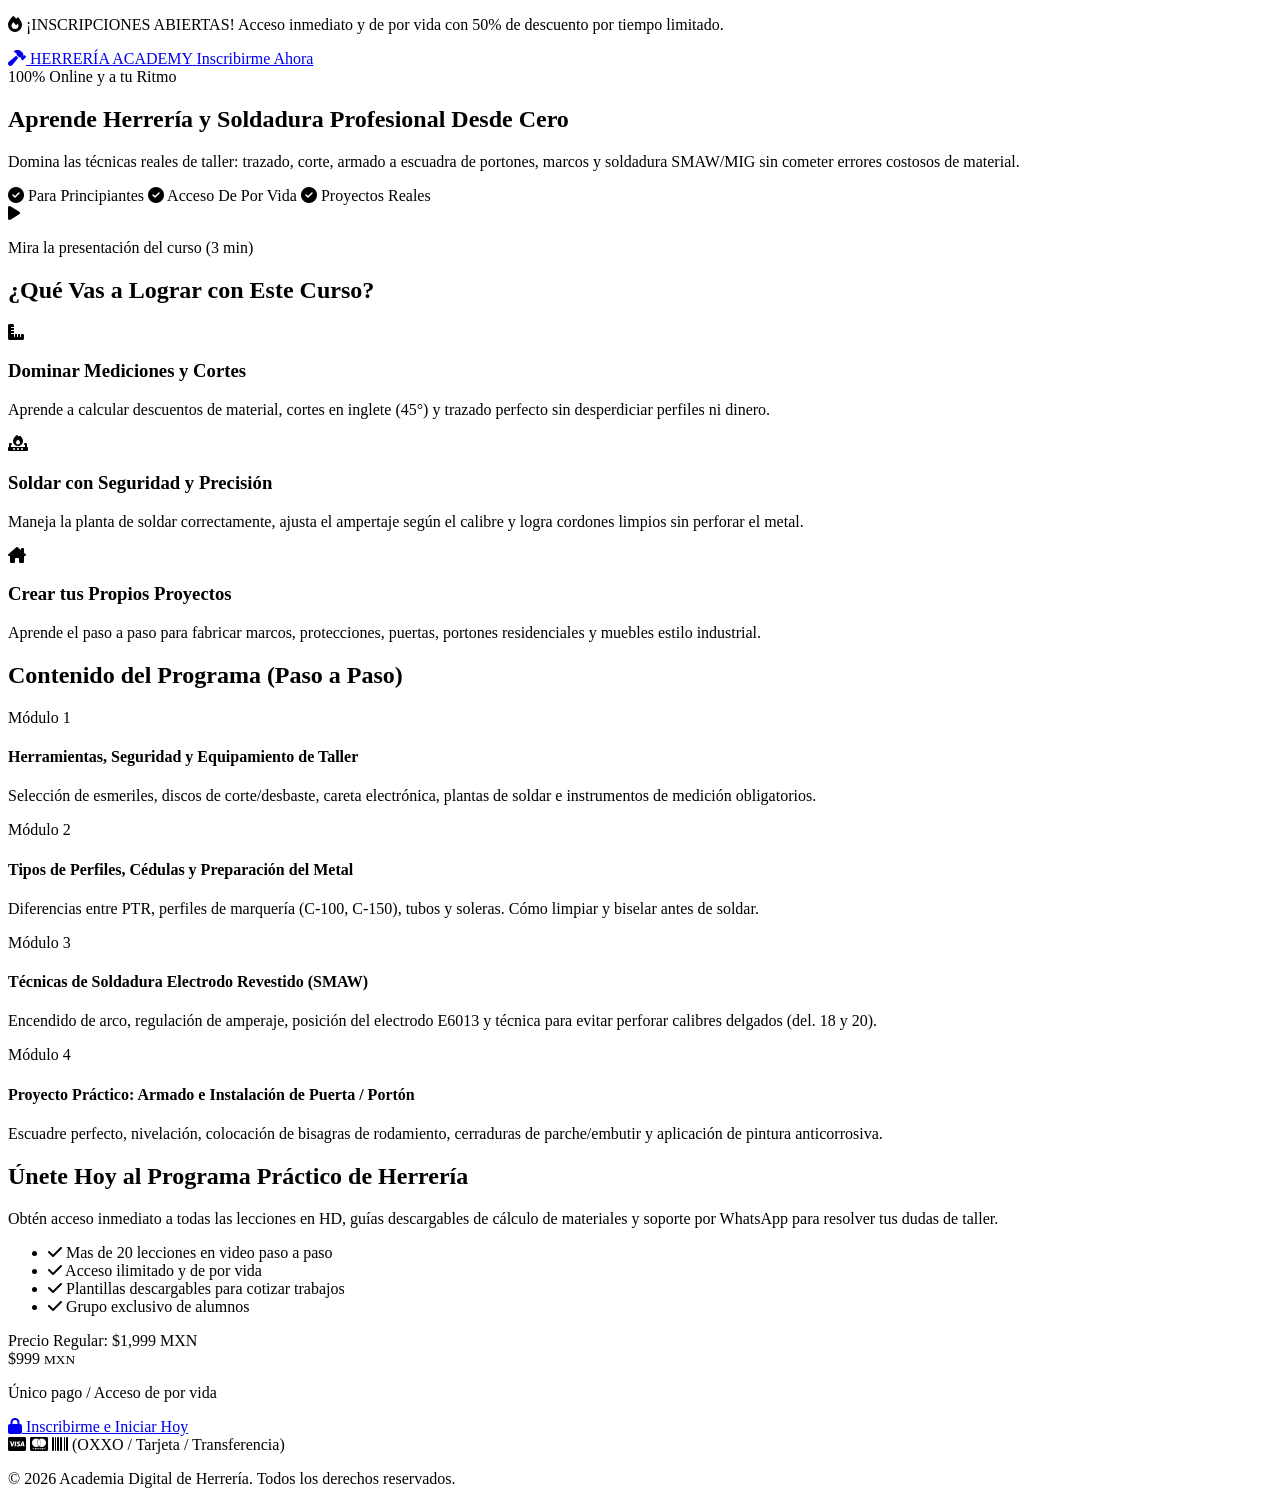
==== commit e943a88b: "Add files via upload" ====
--- a/index.html
+++ b/index.html
@@ -3,158 +3,159 @@
 <head>
     <meta charset="UTF-8">
     <meta name="viewport" content="width=device-width, initial-scale=1.0">
-    <meta name="description" content="Especialistas en ingeniería metálica, fabricación de mezanines, naves industriales y estructuras de alta resistencia.">
-    <title>Estructuras Metálicas e Ingeniería | Fabricación Industrial</title>
+    <meta name="description" content="Aprende herrería básica y soldadura profesional desde cero. Programa práctico en video con certificación y soporte directo.">
+    <title>Curso de Herrería Básica y Soldadura Profesional | Academia Digital</title>
 
-    <!-- Preconexión de Fuentes e Iconos -->
+    <!-- Fuentes e Iconos -->
     <link rel="preconnect" href="https://fonts.googleapis.com">
     <link rel="preconnect" href="https://fonts.gstatic.com" crossorigin>
     <link href="https://fonts.googleapis.com/css2?family=Montserrat:wght@400;500;600;700&family=Oswald:wght@600;700&display=swap" rel="stylesheet">
     <link rel="stylesheet" href="https://cdnjs.cloudflare.com/ajax/libs/font-awesome/6.5.1/css/all.min.css">
 
-    <!-- Hoja de Estilos -->
-    <link rel="stylesheet" href="style.css">
+    <link rel="stylesheet" href="course-style.css">
 </head>
 <body>
 
-    <!-- Navegación Corporativa -->
-    <header class="header">
-        <div class="container nav-container">
-            <a href="#" class="logo">
-                <i class="fa-solid fa-industry"></i> ESTRUCTURA <span>METÁLICA INDUSTRIAL</span>
+    <!-- Banner Superior de Oferta -->
+    <div class="promo-bar">
+        <p><i class="fa-solid fa-fire"></i> ¡INSCRIPCIONES ABIERTAS! Acceso inmediato y de por vida con 50% de descuento por tiempo limitado.</p>
+    </div>
+
+    <!-- Navegación del Curso -->
+    <header class="course-header">
+        <div class="container nav-flex">
+            <a href="index.html" class="logo">
+                <i class="fa-solid fa-hammer"></i> HERRERÍA <span>ACADEMY</span>
             </a>
-            <nav class="nav">
-                <a href="#soluciones">Soluciones B2B</a>
-                <a href="#especificaciones">Ingeniería</a>
-                <a href="#nosotros">Trayectoria</a>
-                <a href="#capacitacion" class="nav-course-link"><i class="fa-solid fa-graduation-cap"></i> Cursos</a>
-                <a href="https://wa.me/5212345678?text=Hola,%20requiero%20una%20cotización%20para%20un%20proyecto%20estructural" target="_blank" class="btn-nav">Cotizar Proyecto</a>
-            </nav>
+            <a href="#comprar" class="btn-top-buy">Inscribirme Ahora</a>
         </div>
     </header>
 
-    <!-- Hero / Portada B2B -->
-    <section class="hero">
-        <div class="container hero-grid">
-            <div class="hero-text">
-                <span class="badge-industrial"><i class="fa-solid fa-shield-halved"></i> Rigurosidad Estructural & Soldadura Certificada</span>
-                <h1>INGENIERÍA Y FABRICACIÓN EN ESTRUCTURA METÁLICA</h1>
-                <p>Especialistas en la construcción e instalación de mezanines de carga, naves industriales, vigas IPR, columnas HSS y coberturas de alta especificación. Optimización de costos directo de taller sin intermediarios.</p>
-                <div class="hero-actions">
-                    <a href="https://wa.me/5212345678?text=Hola,%20necesito%20una%20asesoría%20técnica%20para%20una%20estructura" target="_blank" class="btn btn-primary">
-                        <i class="fa-brands fa-whatsapp"></i> Asesoría & Cotización Directa
-                    </a>
-                    <a href="#soluciones" class="btn btn-secondary">Ver Capacidades Técnicas</a>
+    <!-- Hero / Portada del Curso -->
+    <section class="course-hero">
+        <div class="container hero-layout">
+            <div class="hero-info">
+                <span class="badge-tag">100% Online y a tu Ritmo</span>
+                <h1>Aprende Herrería y Soldadura Profesional Desde Cero</h1>
+                <p>Domina las técnicas reales de taller: trazado, corte, armado a escuadra de portones, marcos y soldadura SMAW/MIG sin cometer errores costosos de material.</p>
+                <div class="hero-highlights">
+                    <span><i class="fa-solid fa-circle-check"></i> Para Principiantes</span>
+                    <span><i class="fa-solid fa-circle-check"></i> Acceso De Por Vida</span>
+                    <span><i class="fa-solid fa-circle-check"></i> Proyectos Reales</span>
                 </div>
             </div>
-            <div class="hero-stats-card">
-                <h3>Capacidad de Ejecución</h3>
-                <ul>
-                    <li><i class="fa-solid fa-check-circle"></i> Perfiles Estructurales: IPR, CPS, HSS, PTR</li>
-                    <li><i class="fa-solid fa-check-circle"></i> Procesos de Soldadura: SMAW / MIG continuos</li>
-                    <li><i class="fa-solid fa-check-circle"></i> Tolerancia y Cargas Cero Fallas</li>
-                </ul>
+            <div class="hero-video-box">
+                <div class="video-placeholder" style="background-image: url('https://images.unsplash.com/photo-1504307651254-35680f356dfd?auto=format&fit=crop&w=800&q=80');">
+                    <div class="play-btn">
+                        <i class="fa-solid fa-play"></i>
+                    </div>
+                </div>
+                <p class="video-caption">Mira la presentación del curso (3 min)</p>
             </div>
         </div>
     </section>
 
-    <!-- Servicios Industriales B2B -->
-    <section id="soluciones" class="services-section">
+    <!-- ¿Para quién es este curso? -->
+    <section class="benefits-section">
         <div class="container">
-            <div class="section-header">
-                <span class="sub-title">Línea de Fabricación Pesada</span>
-                <h2>Soluciones Estructurales para Empresas y Arquitectura</h2>
-                <div class="divider"></div>
-            </div>
-
-            <div class="services-grid">
-                <!-- Servicio 1 -->
-                <div class="service-card">
-                    <div class="service-icon"><i class="fa-solid fa-warehouse"></i></div>
-                    <h3>Mezanines & Edificación Industrial</h3>
-                    <p>Diseño y armado de mezanines para alta carga, marcos estructurales con vigas IPR y columnas HSS calculadas para soporte industrial y comercial.</p>
-                    <a href="https://wa.me/5212345678?text=Hola,%20me%20interesa%20cotizar%20un%20Mezanine%20o%20Estructura%20Pesada" target="_blank" class="btn-card-wa">
-                        Cotizar por WhatsApp <i class="fa-solid fa-arrow-right"></i>
-                    </a>
+            <h2 class="title-center">¿Qué Vas a Lograr con Este Curso?</h2>
+            <div class="benefits-grid">
+                <div class="benefit-card">
+                    <i class="fa-solid fa-ruler-combined"></i>
+                    <h3>Dominar Mediciones y Cortes</h3>
+                    <p>Aprende a calcular descuentos de material, cortes en inglete (45°) y trazado perfecto sin desperdiciar perfiles ni dinero.</p>
                 </div>
-
-                <!-- Servicio 2 -->
-                <div class="service-card">
-                    <div class="service-icon"><i class="fa-solid fa-door-closed"></i></div>
-                    <h3>Portones Pesados & Cortinas Automatizadas</h3>
-                    <p>Fabricación e instalación de portones industriales, cortinas microperforadas y accesos automatizados de alta durabilidad para bodegas y naves.</p>
-                    <a href="https://wa.me/5212345678?text=Hola,%20me%20interesa%20cotizar%20un%20Portón%20Industrial%20o%20Cortina" target="_blank" class="btn-card-wa">
-                        Cotizar por WhatsApp <i class="fa-solid fa-arrow-right"></i>
-                    </a>
+                <div class="benefit-card">
+                    <i class="fa-solid fa-fire-burner"></i>
+                    <h3>Soldar con Seguridad y Precisión</h3>
+                    <p>Maneja la planta de soldar correctamente, ajusta el ampertaje según el calibre y logra cordones limpios sin perforar el metal.</p>
                 </div>
-
-                <!-- Servicio 3 -->
-                <div class="service-card">
-                    <div class="service-icon"><i class="fa-solid fa-wrench"></i></div>
-                    <h3>Mantenimiento & Reforzamiento Estructural</h3>
-                    <p>Dictamen técnico, reforzamiento de soportes, aplicación de recubrimientos epóxicos anticorrosivos y reparación técnica de soldadura de precisión.</p>
-                    <a href="https://wa.me/5212345678?text=Hola,%20requiero%20Mantenimiento%20o%20Reforzamiento%20Estructural" target="_blank" class="btn-card-wa">
-                        Cotizar por WhatsApp <i class="fa-solid fa-arrow-right"></i>
-                    </a>
+                <div class="benefit-card">
+                    <i class="fa-solid fa-house-chimney"></i>
+                    <h3>Crear tus Propios Proyectos</h3>
+                    <p>Aprende el paso a paso para fabricar marcos, protecciones, puertas, portones residenciales y muebles estilo industrial.</p>
                 </div>
             </div>
         </div>
     </section>
 
-    <!-- Módulo de Venta del Curso Digital (Separado para No Restar Autoridad B2B) -->
-    <section id="capacitacion" class="course-banner">
+    <!-- Temario Completo del Curso -->
+    <section class="modules-section">
         <div class="container">
-            <div class="course-card">
-                <div class="course-content">
-                    <span class="course-badge"><i class="fa-solid fa-certificate"></i> Academia Digital de Herrería</span>
-                    <h2>Aprende los Fundamentos de la Herrería y Soldadura Profesional</h2>
-                    <p>Accede a nuestro programa de capacitación técnica paso a paso. Diseñado para emprendedores y aficionados que buscan dominar trazo, corte, armado de marquería y técnicas de soldadura sin errores.</p>
-                    <ul class="course-features">
-                        <li><i class="fa-solid fa-video"></i> Módulos prácticos en alta definición</li>
-                        <li><i class="fa-solid fa-lock"></i> Acceso vitalicio desde cualquier dispositivo</li>
-                        <li><i class="fa-solid fa-credit-card"></i> Pago 100% seguro con tarjeta o transferencia</li>
-                    </ul>
+            <h2 class="title-center">Contenido del Programa (Paso a Paso)</h2>
+            <div class="modules-accordion">
+                <div class="module-item">
+                    <div class="module-head">
+                        <span>Módulo 1</span>
+                        <h4>Herramientas, Seguridad y Equipamiento de Taller</h4>
+                    </div>
+                    <p>Selección de esmeriles, discos de corte/desbaste, careta electrónica, plantas de soldar e instrumentos de medición obligatorios.</p>
                 </div>
-                <div class="course-checkout-box">
-                    <div class="price-tag">
-                        <span class="currency">USD</span>
-                        <span class="amount">$49</span>
+                <div class="module-item">
+                    <div class="module-head">
+                        <span>Módulo 2</span>
+                        <h4>Tipos de Perfiles, Cédulas y Preparación del Metal</h4>
                     </div>
-                    <a href="https://mpago.la/tu-link-de-pago" target="_blank" class="btn-buy-course">
-                        <i class="fa-solid fa-cart-shopping"></i> Comprar Curso e Iniciar Hoy
-                    </a>
-                    <span class="secure-checkout"><i class="fa-solid fa-shield"></i> Garantía de Pago Encriptado</span>
+                    <p>Diferencias entre PTR, perfiles de marquería (C-100, C-150), tubos y soleras. Cómo limpiar y biselar antes de soldar.</p>
+                </div>
+                <div class="module-item">
+                    <div class="module-head">
+                        <span>Módulo 3</span>
+                        <h4>Técnicas de Soldadura Electrodo Revestido (SMAW)</h4>
+                    </div>
+                    <p>Encendido de arco, regulación de amperaje, posición del electrodo E6013 y técnica para evitar perforar calibres delgados (del. 18 y 20).</p>
+                </div>
+                <div class="module-item">
+                    <div class="module-head">
+                        <span>Módulo 4</span>
+                        <h4>Proyecto Práctico: Armado e Instalación de Puerta / Portón</h4>
+                    </div>
+                    <p>Escuadre perfecto, nivelación, colocación de bisagras de rodamiento, cerraduras de parche/embutir y aplicación de pintura anticorrosiva.</p>
                 </div>
             </div>
         </div>
     </section>
 
-    <!-- Pie de Página Corporativo -->
-    <footer class="footer">
-        <div class="container footer-grid">
-            <div class="footer-col">
-                <a href="#" class="logo">
-                    <i class="fa-solid fa-industry"></i> ESTRUCTURA <span>METÁLICA</span>
-                </a>
-                <p>Especialistas en ingeniería estructural, herrería pesada y proyectos metalmecánicos bajo especificación técnica.</p>
-            </div>
-            <div class="footer-col">
-                <h4>Atención Comercial</h4>
-                <p><i class="fa-solid fa-phone"></i> +52 12345678</p>
-                <p><i class="fa-solid fa-envelope"></i> gabrieljosev1234@gmail.com</p>
+    <!-- Caja de Pago / Checkout Final -->
+    <section id="comprar" class="checkout-section">
+        <div class="container">
+            <div class="checkout-card">
+                <div class="checkout-info">
+                    <h2>Únete Hoy al Programa Práctico de Herrería</h2>
+                    <p>Obtén acceso inmediato a todas las lecciones en HD, guías descargables de cálculo de materiales y soporte por WhatsApp para resolver tus dudas de taller.</p>
+                    <ul class="check-list">
+                        <li><i class="fa-solid fa-check"></i> Mas de 20 lecciones en video paso a paso</li>
+                        <li><i class="fa-solid fa-check"></i> Acceso ilimitado y de por vida</li>
+                        <li><i class="fa-solid fa-check"></i> Plantillas descargables para cotizar trabajos</li>
+                        <li><i class="fa-solid fa-check"></i> Grupo exclusivo de alumnos</li>
+                    </ul>
+                </div>
+
+                <div class="pricing-box">
+                    <span class="old-price">Precio Regular: $1,999 MXN</span>
+                    <div class="main-price">$999 <small>MXN</small></div>
+                    <p class="pay-note">Único pago / Acceso de por vida</p>
+
+                    <!-- Botón conectado a la pasarela de pago -->
+                    <a href="https://mpago.la/tu-link-de-pago" target="_blank" class="btn-checkout-now">
+                        <i class="fa-solid fa-lock"></i> Inscribirme e Iniciar Hoy
+                    </a>
+
+                    <div class="payment-icons">
+                        <i class="fa-brands fa-cc-visa"></i>
+                        <i class="fa-brands fa-cc-mastercard"></i>
+                        <i class="fa-solid fa-barcode"></i> (OXXO / Tarjeta / Transferencia)
+                    </div>
+                </div>
             </div>
         </div>
-        <div class="footer-bottom">
-            <div class="container">
-                <p>&copy; 2026 Estructura Metálica Industrial. Todos los derechos reservados.</p>
-            </div>
+    </section>
+
+    <footer class="course-footer">
+        <div class="container text-center">
+            <p>&copy; 2026 Academia Digital de Herrería. Todos los derechos reservados.</p>
         </div>
     </footer>
 
-    <!-- Botón Flotante Estratégico de WhatsApp -->
-    <a href="https://wa.me/5212345678?text=Hola,%20busco%20información%20sobre%20un%20proyecto%20estructural" class="whatsapp-float" target="_blank" aria-label="Contacto Comercial por WhatsApp">
-        <i class="fa-brands fa-whatsapp"></i>
-    </a>
-
 </body>
 </html>
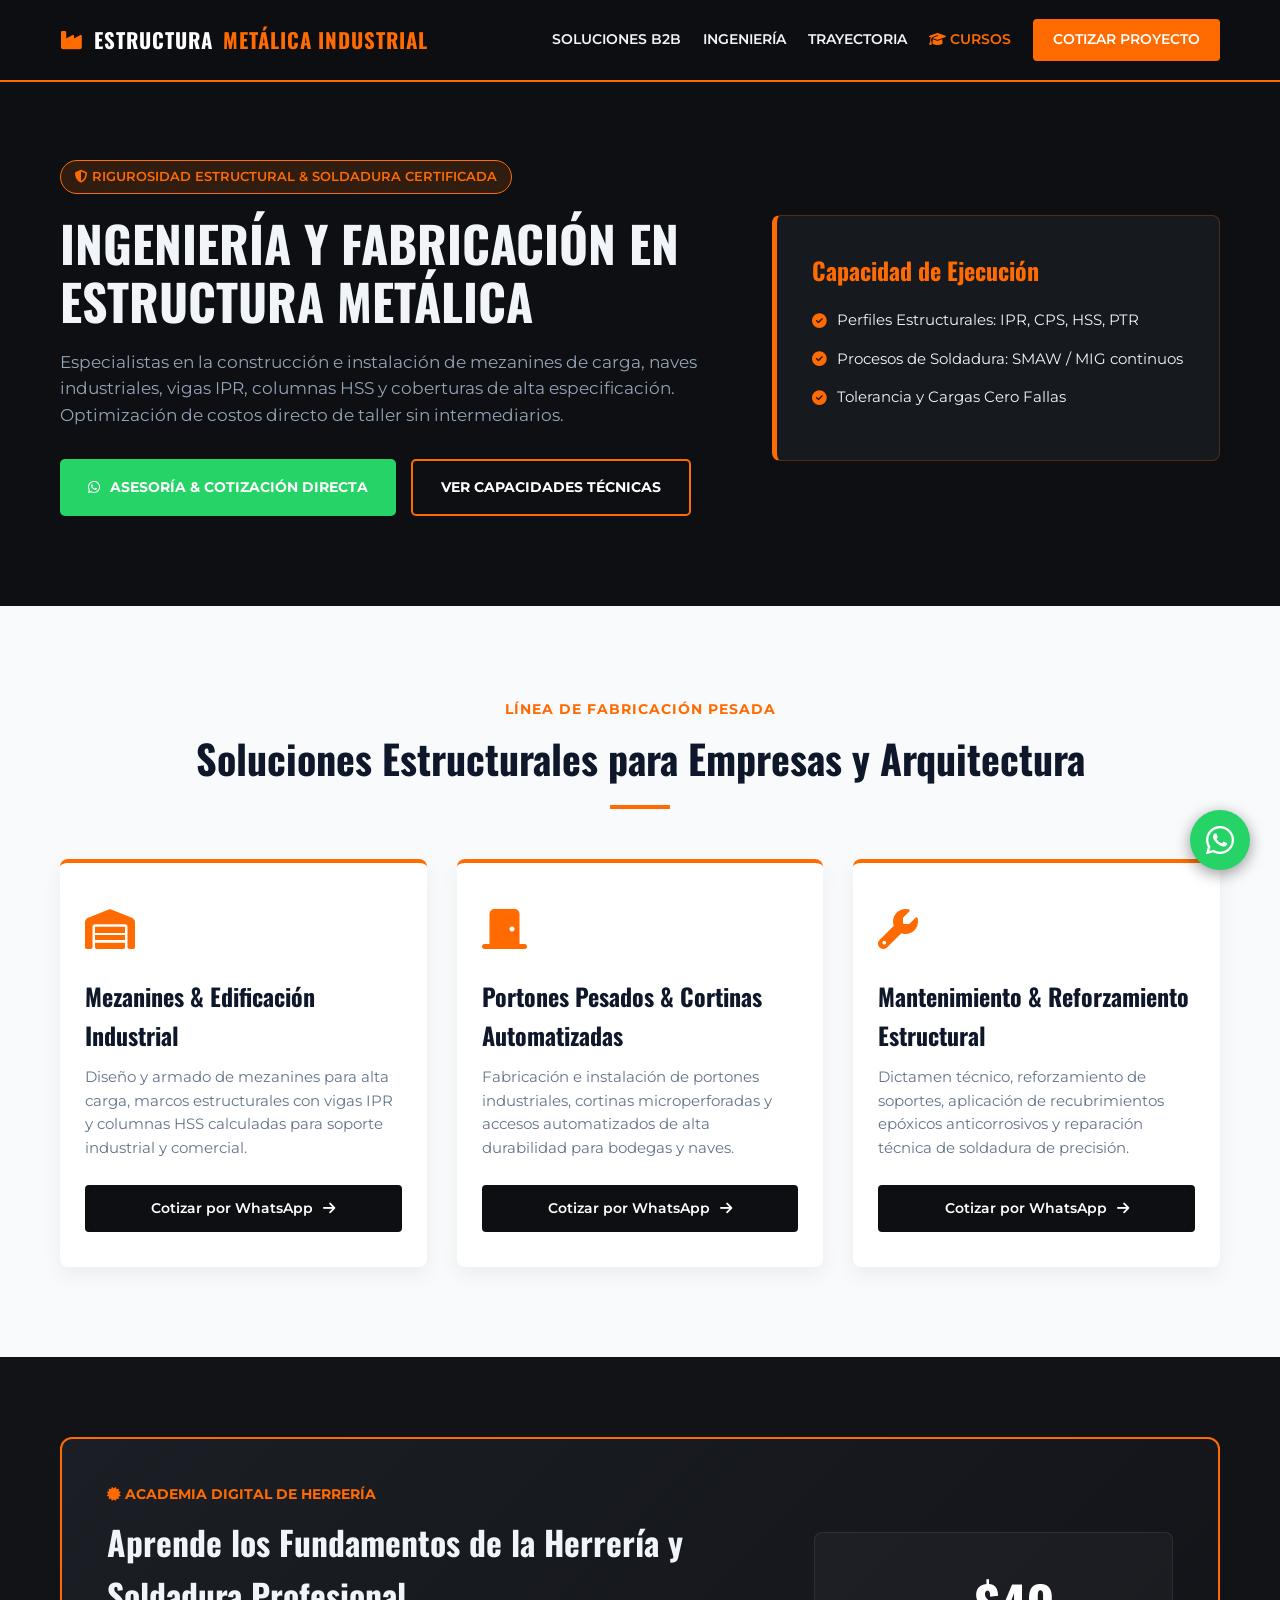
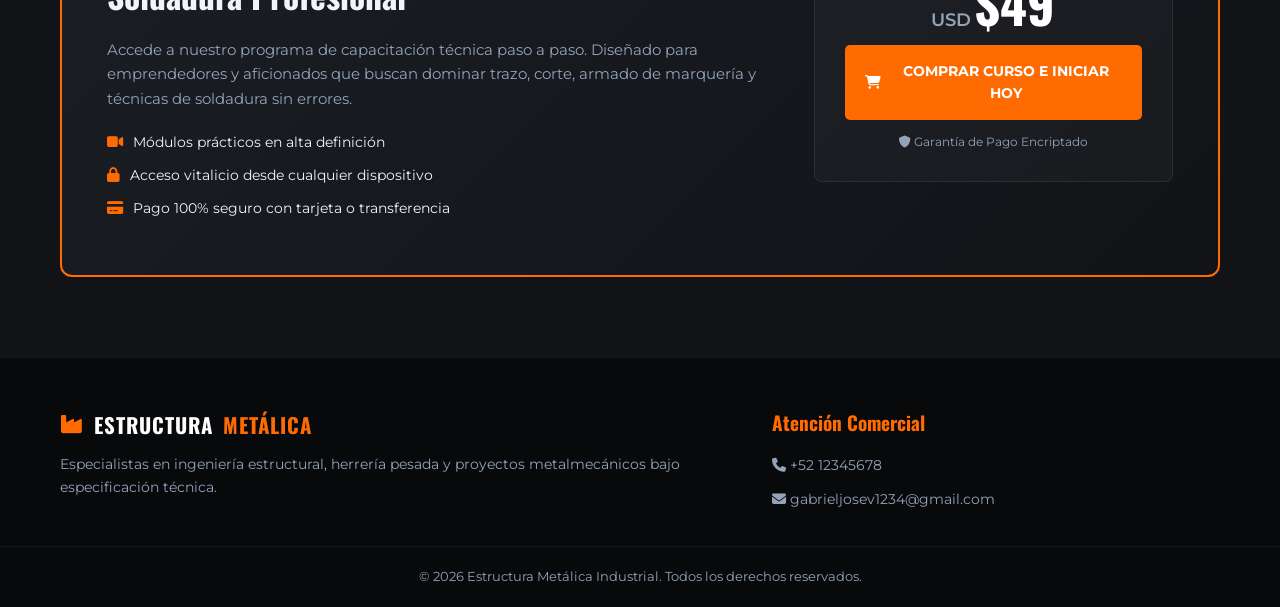
==== commit 32103134: "Add files via upload" ====
--- a/index.html
+++ b/index.html
@@ -3,159 +3,158 @@
 <head>
     <meta charset="UTF-8">
     <meta name="viewport" content="width=device-width, initial-scale=1.0">
-    <meta name="description" content="Aprende herrería básica y soldadura profesional desde cero. Programa práctico en video con certificación y soporte directo.">
-    <title>Curso de Herrería Básica y Soldadura Profesional | Academia Digital</title>
+    <meta name="description" content="Especialistas en ingeniería metálica, fabricación de mezanines, naves industriales y estructuras de alta resistencia.">
+    <title>Estructuras Metálicas e Ingeniería | Fabricación Industrial</title>
 
-    <!-- Fuentes e Iconos -->
+    <!-- Preconexión de Fuentes e Iconos -->
     <link rel="preconnect" href="https://fonts.googleapis.com">
     <link rel="preconnect" href="https://fonts.gstatic.com" crossorigin>
     <link href="https://fonts.googleapis.com/css2?family=Montserrat:wght@400;500;600;700&family=Oswald:wght@600;700&display=swap" rel="stylesheet">
     <link rel="stylesheet" href="https://cdnjs.cloudflare.com/ajax/libs/font-awesome/6.5.1/css/all.min.css">
 
-    <link rel="stylesheet" href="course-style.css">
+    <!-- Hoja de Estilos -->
+    <link rel="stylesheet" href="style.css">
 </head>
 <body>
 
-    <!-- Banner Superior de Oferta -->
-    <div class="promo-bar">
-        <p><i class="fa-solid fa-fire"></i> ¡INSCRIPCIONES ABIERTAS! Acceso inmediato y de por vida con 50% de descuento por tiempo limitado.</p>
-    </div>
-
-    <!-- Navegación del Curso -->
-    <header class="course-header">
-        <div class="container nav-flex">
-            <a href="index.html" class="logo">
-                <i class="fa-solid fa-hammer"></i> HERRERÍA <span>ACADEMY</span>
+    <!-- Navegación Corporativa -->
+    <header class="header">
+        <div class="container nav-container">
+            <a href="#" class="logo">
+                <i class="fa-solid fa-industry"></i> ESTRUCTURA <span>METÁLICA INDUSTRIAL</span>
             </a>
-            <a href="#comprar" class="btn-top-buy">Inscribirme Ahora</a>
+            <nav class="nav">
+                <a href="#soluciones">Soluciones B2B</a>
+                <a href="#especificaciones">Ingeniería</a>
+                <a href="#nosotros">Trayectoria</a>
+                <a href="#capacitacion" class="nav-course-link"><i class="fa-solid fa-graduation-cap"></i> Cursos</a>
+                <a href="https://wa.me/5212345678?text=Hola,%20requiero%20una%20cotización%20para%20un%20proyecto%20estructural" target="_blank" class="btn-nav">Cotizar Proyecto</a>
+            </nav>
         </div>
     </header>
 
-    <!-- Hero / Portada del Curso -->
-    <section class="course-hero">
-        <div class="container hero-layout">
-            <div class="hero-info">
-                <span class="badge-tag">100% Online y a tu Ritmo</span>
-                <h1>Aprende Herrería y Soldadura Profesional Desde Cero</h1>
-                <p>Domina las técnicas reales de taller: trazado, corte, armado a escuadra de portones, marcos y soldadura SMAW/MIG sin cometer errores costosos de material.</p>
-                <div class="hero-highlights">
-                    <span><i class="fa-solid fa-circle-check"></i> Para Principiantes</span>
-                    <span><i class="fa-solid fa-circle-check"></i> Acceso De Por Vida</span>
-                    <span><i class="fa-solid fa-circle-check"></i> Proyectos Reales</span>
+    <!-- Hero / Portada B2B -->
+    <section class="hero">
+        <div class="container hero-grid">
+            <div class="hero-text">
+                <span class="badge-industrial"><i class="fa-solid fa-shield-halved"></i> Rigurosidad Estructural & Soldadura Certificada</span>
+                <h1>INGENIERÍA Y FABRICACIÓN EN ESTRUCTURA METÁLICA</h1>
+                <p>Especialistas en la construcción e instalación de mezanines de carga, naves industriales, vigas IPR, columnas HSS y coberturas de alta especificación. Optimización de costos directo de taller sin intermediarios.</p>
+                <div class="hero-actions">
+                    <a href="https://wa.me/5212345678?text=Hola,%20necesito%20una%20asesoría%20técnica%20para%20una%20estructura" target="_blank" class="btn btn-primary">
+                        <i class="fa-brands fa-whatsapp"></i> Asesoría & Cotización Directa
+                    </a>
+                    <a href="#soluciones" class="btn btn-secondary">Ver Capacidades Técnicas</a>
                 </div>
             </div>
-            <div class="hero-video-box">
-                <div class="video-placeholder" style="background-image: url('https://images.unsplash.com/photo-1504307651254-35680f356dfd?auto=format&fit=crop&w=800&q=80');">
-                    <div class="play-btn">
-                        <i class="fa-solid fa-play"></i>
-                    </div>
-                </div>
-                <p class="video-caption">Mira la presentación del curso (3 min)</p>
+            <div class="hero-stats-card">
+                <h3>Capacidad de Ejecución</h3>
+                <ul>
+                    <li><i class="fa-solid fa-check-circle"></i> Perfiles Estructurales: IPR, CPS, HSS, PTR</li>
+                    <li><i class="fa-solid fa-check-circle"></i> Procesos de Soldadura: SMAW / MIG continuos</li>
+                    <li><i class="fa-solid fa-check-circle"></i> Tolerancia y Cargas Cero Fallas</li>
+                </ul>
             </div>
         </div>
     </section>
 
-    <!-- ¿Para quién es este curso? -->
-    <section class="benefits-section">
+    <!-- Servicios Industriales B2B -->
+    <section id="soluciones" class="services-section">
         <div class="container">
-            <h2 class="title-center">¿Qué Vas a Lograr con Este Curso?</h2>
-            <div class="benefits-grid">
-                <div class="benefit-card">
-                    <i class="fa-solid fa-ruler-combined"></i>
-                    <h3>Dominar Mediciones y Cortes</h3>
-                    <p>Aprende a calcular descuentos de material, cortes en inglete (45°) y trazado perfecto sin desperdiciar perfiles ni dinero.</p>
+            <div class="section-header">
+                <span class="sub-title">Línea de Fabricación Pesada</span>
+                <h2>Soluciones Estructurales para Empresas y Arquitectura</h2>
+                <div class="divider"></div>
+            </div>
+
+            <div class="services-grid">
+                <!-- Servicio 1 -->
+                <div class="service-card">
+                    <div class="service-icon"><i class="fa-solid fa-warehouse"></i></div>
+                    <h3>Mezanines & Edificación Industrial</h3>
+                    <p>Diseño y armado de mezanines para alta carga, marcos estructurales con vigas IPR y columnas HSS calculadas para soporte industrial y comercial.</p>
+                    <a href="https://wa.me/5212345678?text=Hola,%20me%20interesa%20cotizar%20un%20Mezanine%20o%20Estructura%20Pesada" target="_blank" class="btn-card-wa">
+                        Cotizar por WhatsApp <i class="fa-solid fa-arrow-right"></i>
+                    </a>
                 </div>
-                <div class="benefit-card">
-                    <i class="fa-solid fa-fire-burner"></i>
-                    <h3>Soldar con Seguridad y Precisión</h3>
-                    <p>Maneja la planta de soldar correctamente, ajusta el ampertaje según el calibre y logra cordones limpios sin perforar el metal.</p>
+
+                <!-- Servicio 2 -->
+                <div class="service-card">
+                    <div class="service-icon"><i class="fa-solid fa-door-closed"></i></div>
+                    <h3>Portones Pesados & Cortinas Automatizadas</h3>
+                    <p>Fabricación e instalación de portones industriales, cortinas microperforadas y accesos automatizados de alta durabilidad para bodegas y naves.</p>
+                    <a href="https://wa.me/5212345678?text=Hola,%20me%20interesa%20cotizar%20un%20Portón%20Industrial%20o%20Cortina" target="_blank" class="btn-card-wa">
+                        Cotizar por WhatsApp <i class="fa-solid fa-arrow-right"></i>
+                    </a>
                 </div>
-                <div class="benefit-card">
-                    <i class="fa-solid fa-house-chimney"></i>
-                    <h3>Crear tus Propios Proyectos</h3>
-                    <p>Aprende el paso a paso para fabricar marcos, protecciones, puertas, portones residenciales y muebles estilo industrial.</p>
+
+                <!-- Servicio 3 -->
+                <div class="service-card">
+                    <div class="service-icon"><i class="fa-solid fa-wrench"></i></div>
+                    <h3>Mantenimiento & Reforzamiento Estructural</h3>
+                    <p>Dictamen técnico, reforzamiento de soportes, aplicación de recubrimientos epóxicos anticorrosivos y reparación técnica de soldadura de precisión.</p>
+                    <a href="https://wa.me/5212345678?text=Hola,%20requiero%20Mantenimiento%20o%20Reforzamiento%20Estructural" target="_blank" class="btn-card-wa">
+                        Cotizar por WhatsApp <i class="fa-solid fa-arrow-right"></i>
+                    </a>
                 </div>
             </div>
         </div>
     </section>
 
-    <!-- Temario Completo del Curso -->
-    <section class="modules-section">
+    <!-- Módulo de Venta del Curso Digital (Separado para No Restar Autoridad B2B) -->
+    <section id="capacitacion" class="course-banner">
         <div class="container">
-            <h2 class="title-center">Contenido del Programa (Paso a Paso)</h2>
-            <div class="modules-accordion">
-                <div class="module-item">
-                    <div class="module-head">
-                        <span>Módulo 1</span>
-                        <h4>Herramientas, Seguridad y Equipamiento de Taller</h4>
+            <div class="course-card">
+                <div class="course-content">
+                    <span class="course-badge"><i class="fa-solid fa-certificate"></i> Academia Digital de Herrería</span>
+                    <h2>Aprende los Fundamentos de la Herrería y Soldadura Profesional</h2>
+                    <p>Accede a nuestro programa de capacitación técnica paso a paso. Diseñado para emprendedores y aficionados que buscan dominar trazo, corte, armado de marquería y técnicas de soldadura sin errores.</p>
+                    <ul class="course-features">
+                        <li><i class="fa-solid fa-video"></i> Módulos prácticos en alta definición</li>
+                        <li><i class="fa-solid fa-lock"></i> Acceso vitalicio desde cualquier dispositivo</li>
+                        <li><i class="fa-solid fa-credit-card"></i> Pago 100% seguro con tarjeta o transferencia</li>
+                    </ul>
+                </div>
+                <div class="course-checkout-box">
+                    <div class="price-tag">
+                        <span class="currency">USD</span>
+                        <span class="amount">$49</span>
                     </div>
-                    <p>Selección de esmeriles, discos de corte/desbaste, careta electrónica, plantas de soldar e instrumentos de medición obligatorios.</p>
-                </div>
-                <div class="module-item">
-                    <div class="module-head">
-                        <span>Módulo 2</span>
-                        <h4>Tipos de Perfiles, Cédulas y Preparación del Metal</h4>
-                    </div>
-                    <p>Diferencias entre PTR, perfiles de marquería (C-100, C-150), tubos y soleras. Cómo limpiar y biselar antes de soldar.</p>
-                </div>
-                <div class="module-item">
-                    <div class="module-head">
-                        <span>Módulo 3</span>
-                        <h4>Técnicas de Soldadura Electrodo Revestido (SMAW)</h4>
-                    </div>
-                    <p>Encendido de arco, regulación de amperaje, posición del electrodo E6013 y técnica para evitar perforar calibres delgados (del. 18 y 20).</p>
-                </div>
-                <div class="module-item">
-                    <div class="module-head">
-                        <span>Módulo 4</span>
-                        <h4>Proyecto Práctico: Armado e Instalación de Puerta / Portón</h4>
-                    </div>
-                    <p>Escuadre perfecto, nivelación, colocación de bisagras de rodamiento, cerraduras de parche/embutir y aplicación de pintura anticorrosiva.</p>
+                    <a href="https://mpago.la/tu-link-de-pago" target="_blank" class="btn-buy-course">
+                        <i class="fa-solid fa-cart-shopping"></i> Comprar Curso e Iniciar Hoy
+                    </a>
+                    <span class="secure-checkout"><i class="fa-solid fa-shield"></i> Garantía de Pago Encriptado</span>
                 </div>
             </div>
         </div>
     </section>
 
-    <!-- Caja de Pago / Checkout Final -->
-    <section id="comprar" class="checkout-section">
-        <div class="container">
-            <div class="checkout-card">
-                <div class="checkout-info">
-                    <h2>Únete Hoy al Programa Práctico de Herrería</h2>
-                    <p>Obtén acceso inmediato a todas las lecciones en HD, guías descargables de cálculo de materiales y soporte por WhatsApp para resolver tus dudas de taller.</p>
-                    <ul class="check-list">
-                        <li><i class="fa-solid fa-check"></i> Mas de 20 lecciones en video paso a paso</li>
-                        <li><i class="fa-solid fa-check"></i> Acceso ilimitado y de por vida</li>
-                        <li><i class="fa-solid fa-check"></i> Plantillas descargables para cotizar trabajos</li>
-                        <li><i class="fa-solid fa-check"></i> Grupo exclusivo de alumnos</li>
-                    </ul>
-                </div>
-
-                <div class="pricing-box">
-                    <span class="old-price">Precio Regular: $1,999 MXN</span>
-                    <div class="main-price">$999 <small>MXN</small></div>
-                    <p class="pay-note">Único pago / Acceso de por vida</p>
-
-                    <!-- Botón conectado a la pasarela de pago -->
-                    <a href="https://mpago.la/tu-link-de-pago" target="_blank" class="btn-checkout-now">
-                        <i class="fa-solid fa-lock"></i> Inscribirme e Iniciar Hoy
-                    </a>
-
-                    <div class="payment-icons">
-                        <i class="fa-brands fa-cc-visa"></i>
-                        <i class="fa-brands fa-cc-mastercard"></i>
-                        <i class="fa-solid fa-barcode"></i> (OXXO / Tarjeta / Transferencia)
-                    </div>
-                </div>
+    <!-- Pie de Página Corporativo -->
+    <footer class="footer">
+        <div class="container footer-grid">
+            <div class="footer-col">
+                <a href="#" class="logo">
+                    <i class="fa-solid fa-industry"></i> ESTRUCTURA <span>METÁLICA</span>
+                </a>
+                <p>Especialistas en ingeniería estructural, herrería pesada y proyectos metalmecánicos bajo especificación técnica.</p>
+            </div>
+            <div class="footer-col">
+                <h4>Atención Comercial</h4>
+                <p><i class="fa-solid fa-phone"></i> +52 12345678</p>
+                <p><i class="fa-solid fa-envelope"></i> gabrieljosev1234@gmail.com</p>
             </div>
         </div>
-    </section>
-
-    <footer class="course-footer">
-        <div class="container text-center">
-            <p>&copy; 2026 Academia Digital de Herrería. Todos los derechos reservados.</p>
+        <div class="footer-bottom">
+            <div class="container">
+                <p>&copy; 2026 Estructura Metálica Industrial. Todos los derechos reservados.</p>
+            </div>
         </div>
     </footer>
 
+    <!-- Botón Flotante Estratégico de WhatsApp -->
+    <a href="https://wa.me/5212345678?text=Hola,%20busco%20información%20sobre%20un%20proyecto%20estructural" class="whatsapp-float" target="_blank" aria-label="Contacto Comercial por WhatsApp">
+        <i class="fa-brands fa-whatsapp"></i>
+    </a>
+
 </body>
 </html>
--- a/style.css
+++ b/style.css
@@ -0,0 +1,593 @@
+/* ==========================================================
+   CONFIGURACIÓN BASE & VARIABLES
+   ========================================================== */
+:root {
+    --primary: #ff6b00;
+    --primary-hover: #e05d00;
+    --dark-bg: #0d0f12;
+    --card-bg: #16191e;
+    --light-bg: #f8fafc;
+    --text-dark: #0f172a;
+    --text-light: #f1f5f9;
+    --text-muted: #94a3b8;
+    --border-color: rgba(255, 107, 0, 0.25);
+    --font-heading: 'Oswald', sans-serif;
+    --font-body: 'Montserrat', sans-serif;
+    --transition: all 0.3s ease;
+}
+
+* {
+    margin: 0;
+    padding: 0;
+    box-sizing: border-box;
+}
+
+html {
+    scroll-behavior: smooth;
+}
+
+body {
+    font-family: var(--font-body);
+    background-color: var(--dark-bg);
+    color: var(--text-light);
+    line-height: 1.6;
+}
+
+.container {
+    max-width: 1200px;
+    margin: 0 auto;
+    padding: 0 20px;
+}
+
+/* ==========================================================
+   EN CABEZADO
+   ========================================================== */
+.header {
+    background-color: rgba(13, 15, 18, 0.95);
+    backdrop-filter: blur(10px);
+    position: fixed;
+    top: 0;
+    width: 100%;
+    z-index: 1000;
+    border-bottom: 2px solid var(--primary);
+}
+
+.nav-container {
+    display: flex;
+    justify-content: space-between;
+    align-items: center;
+    height: 80px;
+}
+
+.logo {
+    font-family: var(--font-heading);
+    font-size: 1.3rem;
+    color: #ffffff;
+    text-decoration: none;
+    font-weight: 700;
+    letter-spacing: 1px;
+    display: flex;
+    align-items: center;
+    gap: 10px;
+}
+
+.logo i, .logo span {
+    color: var(--primary);
+}
+
+.nav {
+    display: flex;
+    align-items: center;
+    gap: 22px;
+}
+
+.nav a {
+    color: var(--text-light);
+    text-decoration: none;
+    font-weight: 600;
+    font-size: 0.85rem;
+    text-transform: uppercase;
+    transition: var(--transition);
+}
+
+.nav a:hover {
+    color: var(--primary);
+}
+
+.nav-course-link {
+    color: var(--primary) !important;
+}
+
+.btn-nav {
+    background: var(--primary);
+    padding: 10px 20px;
+    border-radius: 4px;
+    color: #ffffff !important;
+}
+
+.btn-nav:hover {
+    background: var(--primary-hover);
+}
+
+/* ==========================================================
+   HERO CON FONDO HD DE ALTA IMPACTO
+   ========================================================== */
+.hero {
+    padding: 160px 0 90px;
+    background: linear-gradient(135deg, rgba(13,15,18,0.92), rgba(13,15,18,0.82)), 
+                url('https://images.unsplash.com/photo-1541888946425-d0fbb186a5b3?auto=format&fit=crop&w=1920&q=80') center/cover no-repeat;
+}
+
+.hero-grid {
+    display: grid;
+    grid-template-columns: 1.2fr 0.8fr;
+    gap: 40px;
+    align-items: center;
+}
+
+.badge-industrial {
+    background-color: rgba(255, 107, 0, 0.15);
+    color: var(--primary);
+    border: 1px solid var(--primary);
+    padding: 6px 14px;
+    border-radius: 20px;
+    font-size: 0.8rem;
+    font-weight: 600;
+    text-transform: uppercase;
+    display: inline-block;
+    margin-bottom: 20px;
+}
+
+.hero-text h1 {
+    font-family: var(--font-heading);
+    font-size: 3.1rem;
+    line-height: 1.15;
+    margin-bottom: 20px;
+}
+
+.hero-text p {
+    font-size: 1.05rem;
+    color: var(--text-muted);
+    margin-bottom: 30px;
+}
+
+.hero-actions {
+    display: flex;
+    gap: 15px;
+    flex-wrap: wrap;
+}
+
+.btn {
+    padding: 15px 28px;
+    border-radius: 5px;
+    font-weight: 700;
+    text-decoration: none;
+    text-transform: uppercase;
+    font-size: 0.88rem;
+    display: inline-flex;
+    align-items: center;
+    gap: 10px;
+    transition: var(--transition);
+}
+
+.btn-primary {
+    background-color: #25d366;
+    color: #ffffff;
+}
+
+.btn-primary:hover {
+    background-color: #1ebc57;
+    transform: translateY(-2px);
+}
+
+.btn-secondary {
+    border: 2px solid var(--primary);
+    color: #ffffff;
+}
+
+.btn-secondary:hover {
+    background-color: var(--primary);
+}
+
+.hero-stats-card {
+    background: var(--card-bg);
+    border: 1px solid var(--border-color);
+    padding: 35px;
+    border-radius: 8px;
+    border-left: 5px solid var(--primary);
+}
+
+.hero-stats-card h3 {
+    font-family: var(--font-heading);
+    font-size: 1.5rem;
+    margin-bottom: 20px;
+    color: var(--primary);
+}
+
+.hero-stats-card ul {
+    list-style: none;
+}
+
+.hero-stats-card li {
+    margin-bottom: 15px;
+    color: var(--text-light);
+    display: flex;
+    align-items: center;
+    gap: 10px;
+    font-size: 0.92rem;
+}
+
+.hero-stats-card i {
+    color: var(--primary);
+}
+
+/* ==========================================================
+   COBERTURA GEOGRÁFICA
+   ========================================================== */
+.location-banner {
+    background: var(--primary);
+    color: #ffffff;
+    padding: 25px 0;
+}
+
+.location-flex {
+    display: flex;
+    align-items: center;
+    gap: 20px;
+}
+
+.location-icon {
+    font-size: 2.8rem;
+}
+
+.location-text h3 {
+    font-family: var(--font-heading);
+    font-size: 1.5rem;
+    line-height: 1.2;
+}
+
+.location-text p {
+    font-size: 0.92rem;
+    opacity: 0.95;
+}
+
+/* ==========================================================
+   SERVICIOS
+   ========================================================== */
+.services-section {
+    padding: 90px 0;
+    background-color: var(--light-bg);
+    color: var(--text-dark);
+}
+
+.section-header {
+    text-align: center;
+    margin-bottom: 50px;
+}
+
+.sub-title {
+    color: var(--primary);
+    font-weight: 700;
+    text-transform: uppercase;
+    font-size: 0.85rem;
+    letter-spacing: 1px;
+}
+
+.section-header h2 {
+    font-family: var(--font-heading);
+    font-size: 2.5rem;
+    margin-top: 5px;
+}
+
+.section-desc {
+    color: #64748b;
+    font-size: 0.95rem;
+    margin-top: 5px;
+}
+
+.divider {
+    width: 60px;
+    height: 4px;
+    background: var(--primary);
+    margin: 15px auto 0;
+}
+
+.services-grid {
+    display: grid;
+    grid-template-columns: repeat(auto-fit, minmax(300px, 1fr));
+    gap: 30px;
+}
+
+.service-card {
+    background: #ffffff;
+    border-radius: 8px;
+    padding: 35px 25px;
+    box-shadow: 0 8px 20px rgba(0,0,0,0.06);
+    border-top: 4px solid var(--primary);
+    display: flex;
+    flex-direction: column;
+    justify-content: space-between;
+}
+
+.service-icon {
+    font-size: 2.5rem;
+    color: var(--primary);
+    margin-bottom: 15px;
+}
+
+.service-card h3 {
+    font-family: var(--font-heading);
+    font-size: 1.5rem;
+    margin-bottom: 12px;
+}
+
+.service-card p {
+    color: #64748b;
+    font-size: 0.92rem;
+    margin-bottom: 25px;
+}
+
+.btn-card-wa {
+    background: var(--dark-bg);
+    color: #ffffff;
+    padding: 12px 20px;
+    text-decoration: none;
+    border-radius: 4px;
+    font-weight: 600;
+    font-size: 0.88rem;
+    text-align: center;
+    transition: var(--transition);
+    display: flex;
+    justify-content: center;
+    align-items: center;
+    gap: 10px;
+}
+
+.btn-card-wa:hover {
+    background: var(--primary);
+}
+
+/* ==========================================================
+   ÁLBUM Y GALERÍA DE PROYECTOS
+   ========================================================== */
+.gallery-section {
+    padding: 90px 0;
+    background: var(--dark-bg);
+}
+
+.gallery-grid {
+    display: grid;
+    grid-template-columns: repeat(auto-fit, minmax(300px, 1fr));
+    gap: 25px;
+    margin-top: 40px;
+}
+
+.gallery-card {
+    background: var(--card-bg);
+    border-radius: 8px;
+    overflow: hidden;
+    border: 1px solid rgba(255, 255, 255, 0.08);
+    transition: var(--transition);
+}
+
+.gallery-card:hover {
+    transform: translateY(-5px);
+    border-color: var(--primary);
+}
+
+.gallery-img {
+    height: 220px;
+    background-size: cover;
+    background-position: center;
+}
+
+.gallery-body {
+    padding: 20px;
+}
+
+.gallery-body h4 {
+    font-family: var(--font-heading);
+    font-size: 1.2rem;
+    color: #ffffff;
+    margin-bottom: 8px;
+}
+
+.gallery-body p {
+    color: var(--text-muted);
+    font-size: 0.88rem;
+}
+
+.gallery-cta {
+    text-align: center;
+    margin-top: 40px;
+}
+
+/* ==========================================================
+   CURSO DIGITAL
+   ========================================================== */
+.course-banner {
+    padding: 80px 0;
+    background: #111317;
+}
+
+.course-card {
+    background: linear-gradient(135deg, #1b1e24, #111317);
+    border: 2px solid var(--primary);
+    border-radius: 12px;
+    padding: 45px;
+    display: grid;
+    grid-template-columns: 1.3fr 0.7fr;
+    gap: 40px;
+    align-items: center;
+}
+
+.course-badge {
+    color: var(--primary);
+    font-weight: 700;
+    text-transform: uppercase;
+    font-size: 0.85rem;
+    margin-bottom: 10px;
+    display: block;
+}
+
+.course-content h2 {
+    font-family: var(--font-heading);
+    font-size: 2.1rem;
+    margin-bottom: 15px;
+}
+
+.course-content p {
+    color: var(--text-muted);
+    margin-bottom: 20px;
+    font-size: 0.95rem;
+}
+
+.course-features {
+    list-style: none;
+}
+
+.course-features li {
+    margin-bottom: 10px;
+    color: var(--text-light);
+    font-size: 0.9rem;
+    display: flex;
+    align-items: center;
+    gap: 10px;
+}
+
+.course-features i {
+    color: var(--primary);
+}
+
+.course-checkout-box {
+    background: rgba(255, 255, 255, 0.03);
+    border: 1px solid rgba(255, 255, 255, 0.08);
+    padding: 30px;
+    border-radius: 8px;
+    text-align: center;
+}
+
+.price-tag .currency {
+    font-size: 1.1rem;
+    color: var(--text-muted);
+    font-weight: 600;
+}
+
+.price-tag .amount {
+    font-family: var(--font-heading);
+    font-size: 3.2rem;
+    color: #ffffff;
+    font-weight: 700;
+}
+
+.btn-buy-course {
+    background: var(--primary);
+    color: #ffffff;
+    padding: 15px 20px;
+    border-radius: 5px;
+    text-decoration: none;
+    font-weight: 700;
+    display: flex;
+    align-items: center;
+    justify-content: center;
+    gap: 10px;
+    text-transform: uppercase;
+    font-size: 0.88rem;
+    transition: var(--transition);
+}
+
+.btn-buy-course:hover {
+    background: var(--primary-hover);
+}
+
+.secure-checkout {
+    display: block;
+    margin-top: 12px;
+    font-size: 0.75rem;
+    color: var(--text-muted);
+}
+
+/* ==========================================================
+   FOOTER & WHATSAPP
+   ========================================================== */
+.footer {
+    background: #08090b;
+    padding: 50px 0 20px;
+    border-top: 1px solid rgba(255, 255, 255, 0.05);
+}
+
+.footer-grid {
+    display: grid;
+    grid-template-columns: 1.5fr 1fr;
+    gap: 40px;
+    padding-bottom: 35px;
+}
+
+.footer-col p {
+    color: var(--text-muted);
+    font-size: 0.88rem;
+    margin-top: 12px;
+}
+
+.footer-col h4 {
+    font-family: var(--font-heading);
+    color: var(--primary);
+    font-size: 1.2rem;
+    margin-bottom: 15px;
+}
+
+.footer-bottom {
+    border-top: 1px solid rgba(255, 255, 255, 0.05);
+    padding-top: 20px;
+    text-align: center;
+    font-size: 0.8rem;
+    color: var(--text-muted);
+}
+
+.whatsapp-float {
+    position: fixed;
+    width: 60px;
+    height: 60px;
+    bottom: 30px;
+    right: 30px;
+    background-color: #25d366;
+    color: #fff;
+    border-radius: 50px;
+    display: flex;
+    align-items: center;
+    justify-content: center;
+    font-size: 32px;
+    box-shadow: 0 4px 15px rgba(0, 0, 0, 0.4);
+    z-index: 999;
+    text-decoration: none;
+    transition: var(--transition);
+}
+
+.whatsapp-float:hover {
+    transform: scale(1.1);
+}
+
+/* ==========================================================
+   RESPONSIVO
+   ========================================================== */
+@media (max-width: 992px) {
+    .hero-grid, .course-card {
+        grid-template-columns: 1fr;
+    }
+    .hero-text h1 {
+        font-size: 2.4rem;
+    }
+    .location-flex {
+        flex-direction: column;
+        text-align: center;
+    }
+}
+
+@media (max-width: 768px) {
+    .nav {
+        display: none;
+    }
+    .hero {
+        padding-top: 120px;
+    }
+}
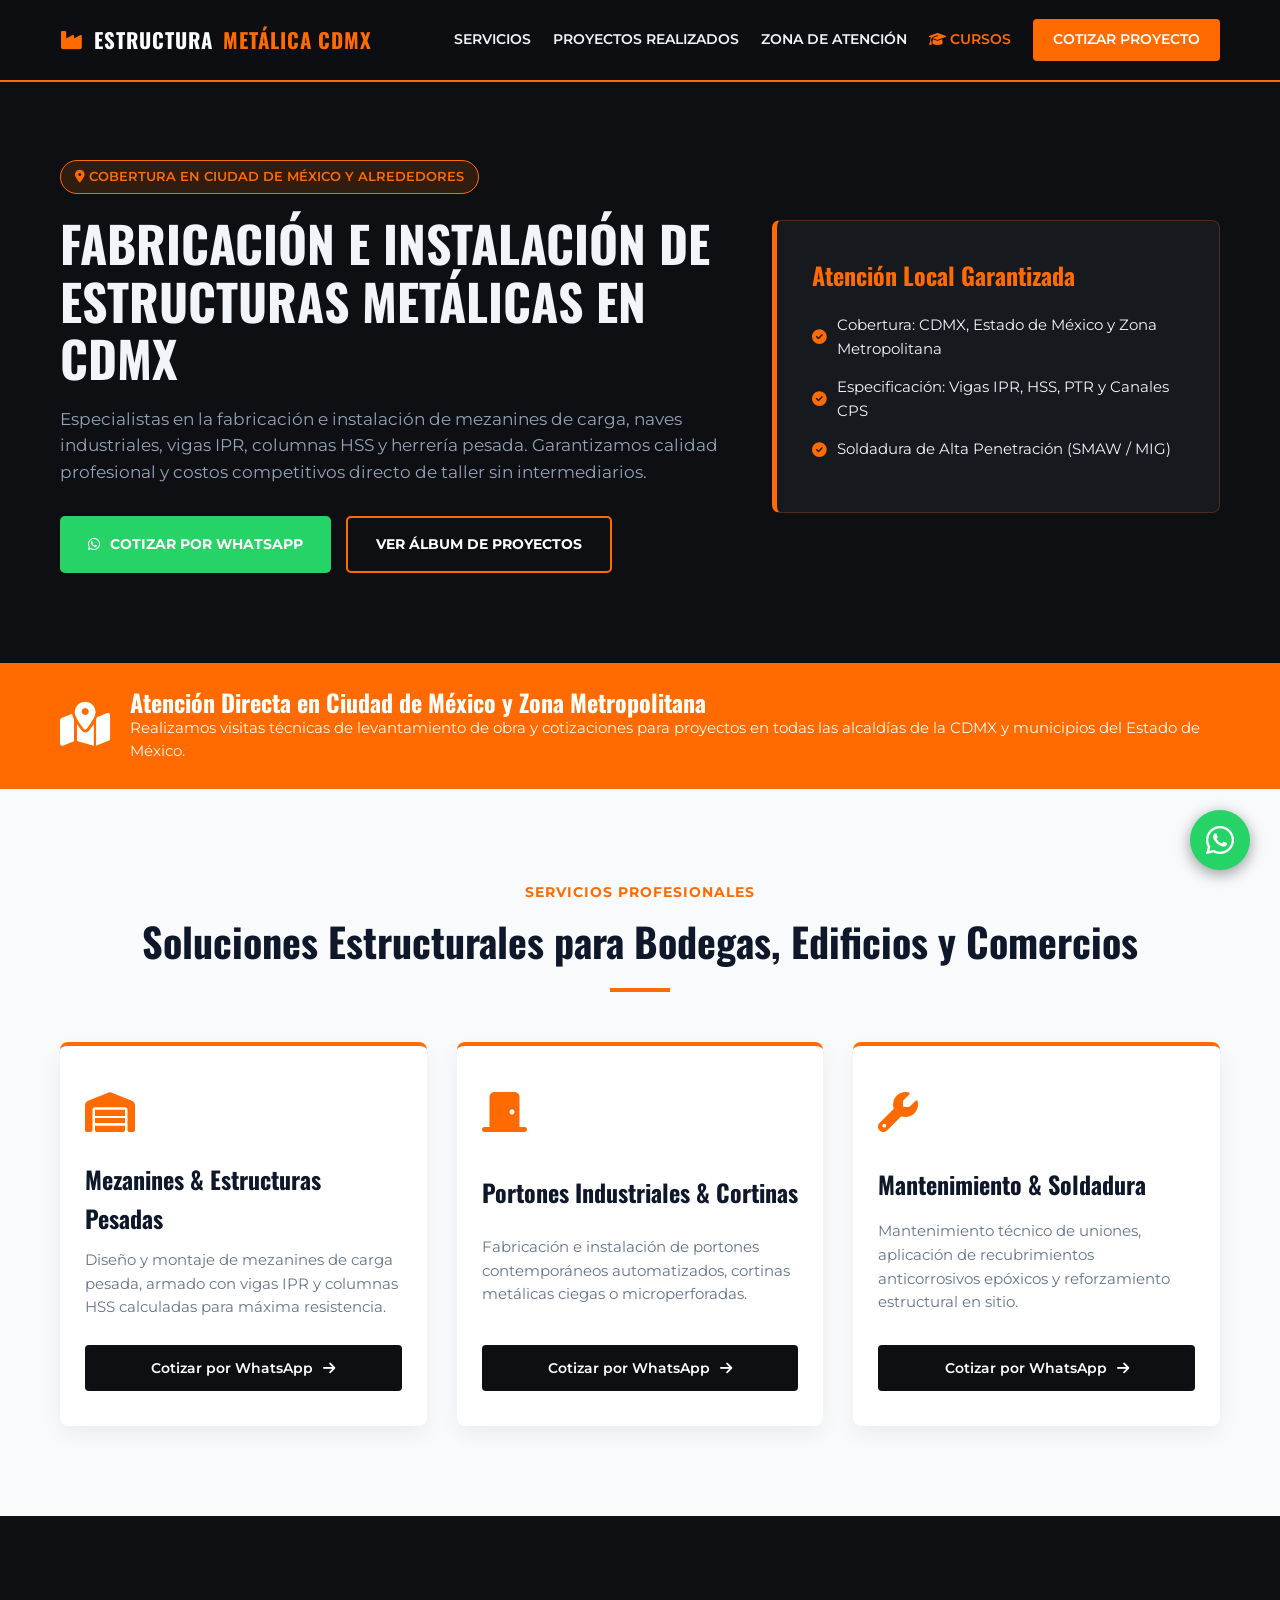
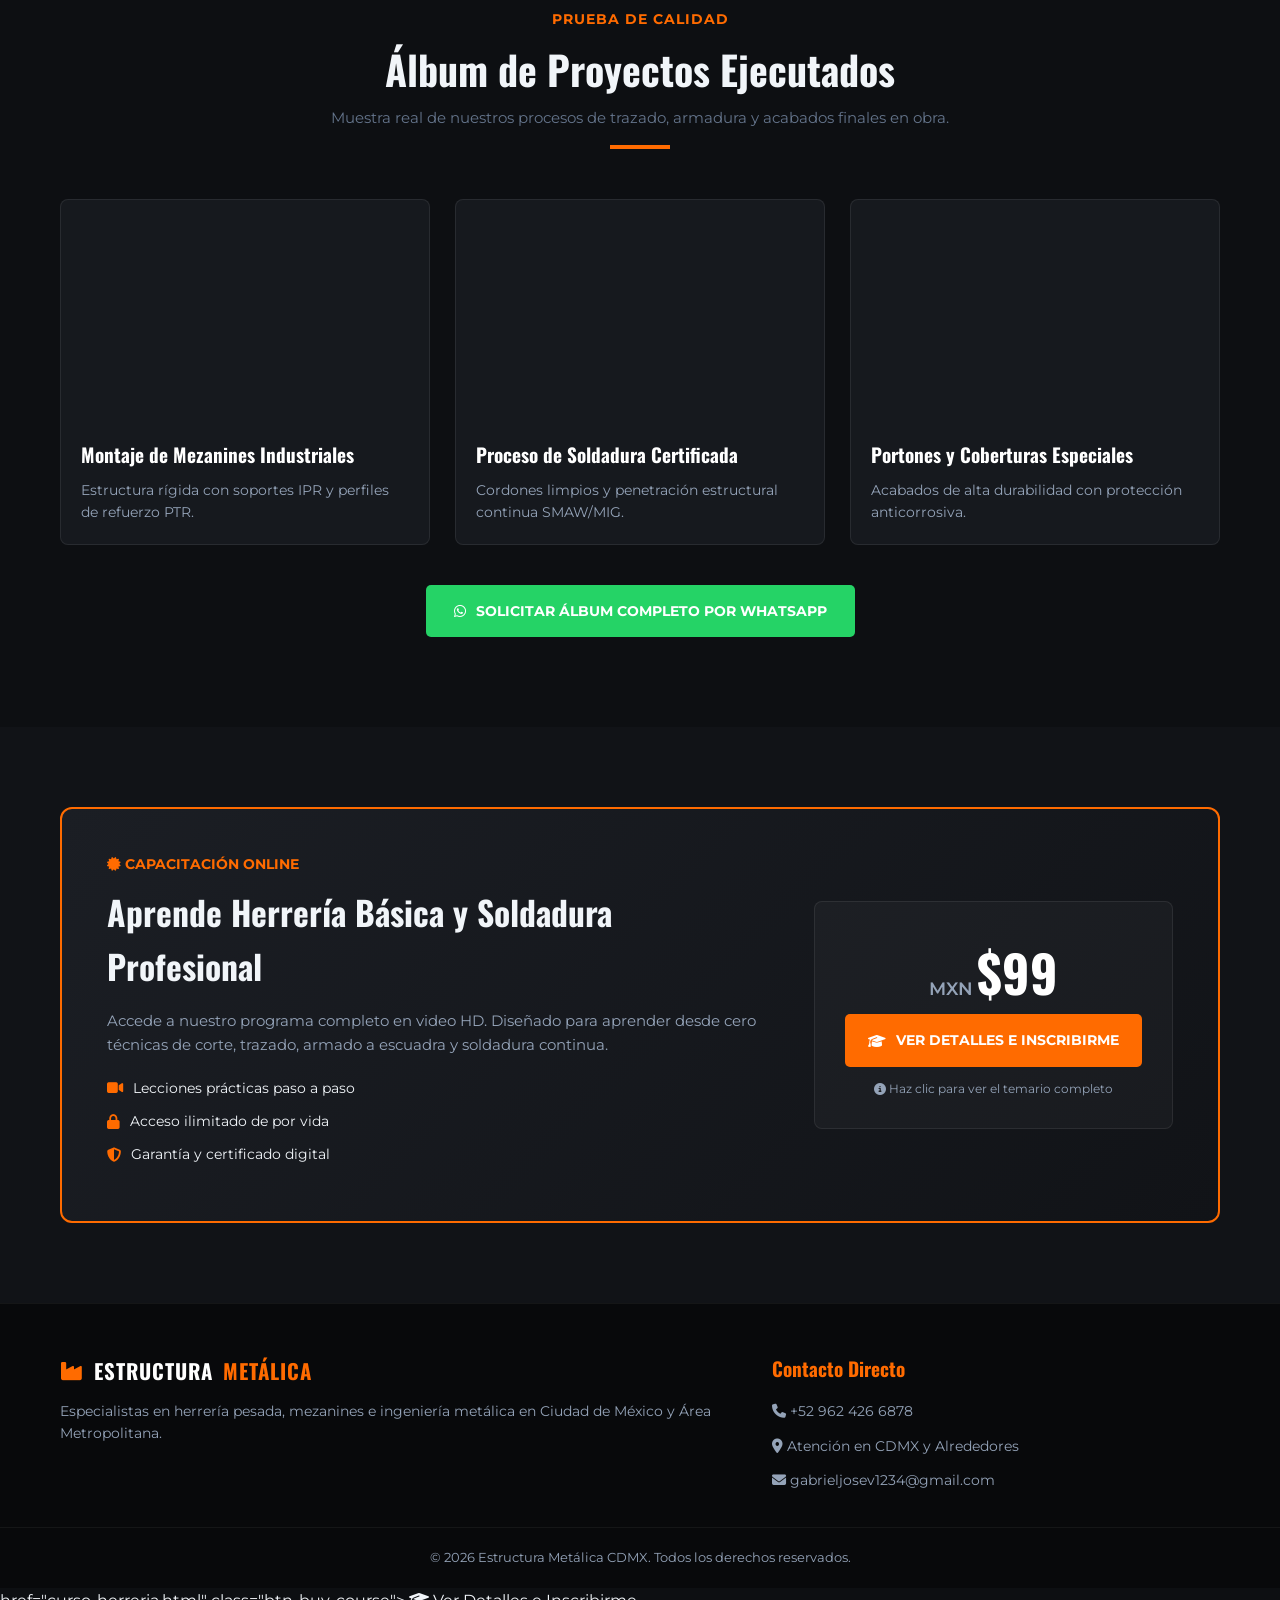
==== commit 4b1b2c10: "Add files via upload" ====
--- a/index.html
+++ b/index.html
@@ -3,97 +3,101 @@
 <head>
     <meta charset="UTF-8">
     <meta name="viewport" content="width=device-width, initial-scale=1.0">
-    <meta name="description" content="Especialistas en ingeniería metálica, fabricación de mezanines, naves industriales y estructuras de alta resistencia.">
-    <title>Estructuras Metálicas e Ingeniería | Fabricación Industrial</title>
-
-    <!-- Preconexión de Fuentes e Iconos -->
+    <meta name="description" content="Especialistas en estructuras metálicas, mezanines de carga y herrería industrial en Ciudad de México (CDMX) y Área Metropolitana.">
+    <title>Estructuras Metálicas en CDMX | Cobertura en Ciudad de México y Alrededores</title>
+
     <link rel="preconnect" href="https://fonts.googleapis.com">
     <link rel="preconnect" href="https://fonts.gstatic.com" crossorigin>
     <link href="https://fonts.googleapis.com/css2?family=Montserrat:wght@400;500;600;700&family=Oswald:wght@600;700&display=swap" rel="stylesheet">
     <link rel="stylesheet" href="https://cdnjs.cloudflare.com/ajax/libs/font-awesome/6.5.1/css/all.min.css">
 
-    <!-- Hoja de Estilos -->
     <link rel="stylesheet" href="style.css">
 </head>
 <body>
 
-    <!-- Navegación Corporativa -->
     <header class="header">
         <div class="container nav-container">
             <a href="#" class="logo">
-                <i class="fa-solid fa-industry"></i> ESTRUCTURA <span>METÁLICA INDUSTRIAL</span>
+                <i class="fa-solid fa-industry"></i> ESTRUCTURA <span>METÁLICA CDMX</span>
             </a>
             <nav class="nav">
-                <a href="#soluciones">Soluciones B2B</a>
-                <a href="#especificaciones">Ingeniería</a>
-                <a href="#nosotros">Trayectoria</a>
-                <a href="#capacitacion" class="nav-course-link"><i class="fa-solid fa-graduation-cap"></i> Cursos</a>
-                <a href="https://wa.me/5212345678?text=Hola,%20requiero%20una%20cotización%20para%20un%20proyecto%20estructural" target="_blank" class="btn-nav">Cotizar Proyecto</a>
+                <a href="#soluciones">Servicios</a>
+                <a href="#galeria">Proyectos Realizados</a>
+                <a href="#cobertura">Zona de Atención</a>
+                <a href="curso-herreria.html" class="nav-course-link"><i class="fa-solid fa-graduation-cap"></i> Cursos</a>
+                <a href="https://wa.me/529624266878?text=Hola,%20requiero%20una%20cotización%20para%20un%20proyecto%20estructural%20en%20CDMX" target="_blank" class="btn-nav">Cotizar Proyecto</a>
             </nav>
         </div>
     </header>
 
-    <!-- Hero / Portada B2B -->
     <section class="hero">
         <div class="container hero-grid">
             <div class="hero-text">
-                <span class="badge-industrial"><i class="fa-solid fa-shield-halved"></i> Rigurosidad Estructural & Soldadura Certificada</span>
-                <h1>INGENIERÍA Y FABRICACIÓN EN ESTRUCTURA METÁLICA</h1>
-                <p>Especialistas en la construcción e instalación de mezanines de carga, naves industriales, vigas IPR, columnas HSS y coberturas de alta especificación. Optimización de costos directo de taller sin intermediarios.</p>
+                <span class="badge-industrial">
+                    <i class="fa-solid fa-location-dot"></i> Cobertura en Ciudad de México y Alrededores
+                </span>
+                <h1>FABRICACIÓN E INSTALACIÓN DE ESTRUCTURAS METÁLICAS EN CDMX</h1>
+                <p>Especialistas en la fabricación e instalación de mezanines de carga, naves industriales, vigas IPR, columnas HSS y herrería pesada. Garantizamos calidad profesional y costos competitivos directo de taller sin intermediarios.</p>
                 <div class="hero-actions">
-                    <a href="https://wa.me/5212345678?text=Hola,%20necesito%20una%20asesoría%20técnica%20para%20una%20estructura" target="_blank" class="btn btn-primary">
-                        <i class="fa-brands fa-whatsapp"></i> Asesoría & Cotización Directa
-                    </a>
-                    <a href="#soluciones" class="btn btn-secondary">Ver Capacidades Técnicas</a>
+                    <a href="https://wa.me/529624266878?text=Hola,%20busco%20cotizar%20un%20trabajo%20de%20estructura%20metálica%20en%20CDMX%20o%20alrededores" target="_blank" class="btn btn-primary">
+                        <i class="fa-brands fa-whatsapp"></i> Cotizar por WhatsApp
+                    </a>
+                    <a href="#galeria" class="btn btn-secondary">Ver Álbum de Proyectos</a>
                 </div>
             </div>
             <div class="hero-stats-card">
-                <h3>Capacidad de Ejecución</h3>
+                <h3>Atención Local Garantizada</h3>
                 <ul>
-                    <li><i class="fa-solid fa-check-circle"></i> Perfiles Estructurales: IPR, CPS, HSS, PTR</li>
-                    <li><i class="fa-solid fa-check-circle"></i> Procesos de Soldadura: SMAW / MIG continuos</li>
-                    <li><i class="fa-solid fa-check-circle"></i> Tolerancia y Cargas Cero Fallas</li>
+                    <li><i class="fa-solid fa-check-circle"></i> Cobertura: CDMX, Estado de México y Zona Metropolitana</li>
+                    <li><i class="fa-solid fa-check-circle"></i> Especificación: Vigas IPR, HSS, PTR y Canales CPS</li>
+                    <li><i class="fa-solid fa-check-circle"></i> Soldadura de Alta Penetración (SMAW / MIG)</li>
                 </ul>
             </div>
         </div>
     </section>
 
-    <!-- Servicios Industriales B2B -->
+    <section id="cobertura" class="location-banner">
+        <div class="container location-flex">
+            <div class="location-icon"><i class="fa-solid fa-map-location-dot"></i></div>
+            <div class="location-text">
+                <h3>Atención Directa en Ciudad de México y Zona Metropolitana</h3>
+                <p>Realizamos visitas técnicas de levantamiento de obra y cotizaciones para proyectos en todas las alcaldías de la CDMX y municipios del Estado de México.</p>
+            </div>
+        </div>
+    </section>
+
     <section id="soluciones" class="services-section">
         <div class="container">
             <div class="section-header">
-                <span class="sub-title">Línea de Fabricación Pesada</span>
-                <h2>Soluciones Estructurales para Empresas y Arquitectura</h2>
+                <span class="sub-title">Servicios Profesionales</span>
+                <h2>Soluciones Estructurales para Bodegas, Edificios y Comercios</h2>
                 <div class="divider"></div>
             </div>
 
             <div class="services-grid">
-                <!-- Servicio 1 -->
                 <div class="service-card">
                     <div class="service-icon"><i class="fa-solid fa-warehouse"></i></div>
-                    <h3>Mezanines & Edificación Industrial</h3>
-                    <p>Diseño y armado de mezanines para alta carga, marcos estructurales con vigas IPR y columnas HSS calculadas para soporte industrial y comercial.</p>
-                    <a href="https://wa.me/5212345678?text=Hola,%20me%20interesa%20cotizar%20un%20Mezanine%20o%20Estructura%20Pesada" target="_blank" class="btn-card-wa">
+                    <h3>Mezanines & Estructuras Pesadas</h3>
+                    <p>Diseño y montaje de mezanines de carga pesada, armado con vigas IPR y columnas HSS calculadas para máxima resistencia.</p>
+                    <a href="https://wa.me/529624266878?text=Hola,%20me%20interesa%20cotizar%20un%20Mezanine%20o%20Estructura%20Pesada" target="_blank" class="btn-card-wa">
                         Cotizar por WhatsApp <i class="fa-solid fa-arrow-right"></i>
                     </a>
                 </div>
 
-                <!-- Servicio 2 -->
                 <div class="service-card">
                     <div class="service-icon"><i class="fa-solid fa-door-closed"></i></div>
-                    <h3>Portones Pesados & Cortinas Automatizadas</h3>
-                    <p>Fabricación e instalación de portones industriales, cortinas microperforadas y accesos automatizados de alta durabilidad para bodegas y naves.</p>
-                    <a href="https://wa.me/5212345678?text=Hola,%20me%20interesa%20cotizar%20un%20Portón%20Industrial%20o%20Cortina" target="_blank" class="btn-card-wa">
+                    <h3>Portones Industriales & Cortinas</h3>
+                    <p>Fabricación e instalación de portones contemporáneos automatizados, cortinas metálicas ciegas o microperforadas.</p>
+                    <a href="https://wa.me/529624266878?text=Hola,%20me%20interesa%20cotizar%20un%20Portón%20Industrial%20o%20Cortina" target="_blank" class="btn-card-wa">
                         Cotizar por WhatsApp <i class="fa-solid fa-arrow-right"></i>
                     </a>
                 </div>
 
-                <!-- Servicio 3 -->
                 <div class="service-card">
                     <div class="service-icon"><i class="fa-solid fa-wrench"></i></div>
-                    <h3>Mantenimiento & Reforzamiento Estructural</h3>
-                    <p>Dictamen técnico, reforzamiento de soportes, aplicación de recubrimientos epóxicos anticorrosivos y reparación técnica de soldadura de precisión.</p>
-                    <a href="https://wa.me/5212345678?text=Hola,%20requiero%20Mantenimiento%20o%20Reforzamiento%20Estructural" target="_blank" class="btn-card-wa">
+                    <h3>Mantenimiento & Soldadura</h3>
+                    <p>Mantenimiento técnico de uniones, aplicación de recubrimientos anticorrosivos epóxicos y reforzamiento estructural en sitio.</p>
+                    <a href="https://wa.me/529624266878?text=Hola,%20requiero%20Mantenimiento%20o%20Soldadura" target="_blank" class="btn-card-wa">
                         Cotizar por WhatsApp <i class="fa-solid fa-arrow-right"></i>
                     </a>
                 </div>
@@ -101,60 +105,102 @@
         </div>
     </section>
 
-    <!-- Módulo de Venta del Curso Digital (Separado para No Restar Autoridad B2B) -->
+    <section id="galeria" class="gallery-section">
+        <div class="container">
+            <div class="section-header">
+                <span class="sub-title">Prueba de Calidad</span>
+                <h2>Álbum de Proyectos Ejecutados</h2>
+                <p class="section-desc">Muestra real de nuestros procesos de trazado, armadura y acabados finales en obra.</p>
+                <div class="divider"></div>
+            </div>
+
+            <div class="gallery-grid">
+                <div class="gallery-card">
+                    <div class="gallery-img" style="background-image: url('https://images.unsplash.com/photo-1504917599217-d4dc5ebe6122?auto=format&fit=crop&w=800&q=80');"></div>
+                    <div class="gallery-body">
+                        <h4>Montaje de Mezanines Industriales</h4>
+                        <p>Estructura rígida con soportes IPR y perfiles de refuerzo PTR.</p>
+                    </div>
+                </div>
+
+                <div class="gallery-card">
+                    <div class="gallery-img" style="background-image: url('https://images.unsplash.com/photo-1504307651254-35680f356dfd?auto=format&fit=crop&w=800&q=80');"></div>
+                    <div class="gallery-body">
+                        <h4>Proceso de Soldadura Certificada</h4>
+                        <p>Cordones limpios y penetración estructural continua SMAW/MIG.</p>
+                    </div>
+                </div>
+
+                <div class="gallery-card">
+                    <div class="gallery-img" style="background-image: url('https://images.unsplash.com/photo-1513694203232-719a280e022f?auto=format&fit=crop&w=800&q=80');"></div>
+                    <div class="gallery-body">
+                        <h4>Portones y Coberturas Especiales</h4>
+                        <p>Acabados de alta durabilidad con protección anticorrosiva.</p>
+                    </div>
+                </div>
+            </div>
+
+            <div class="gallery-cta">
+                <a href="https://wa.me/529624266878?text=Hola,%20me%20gustaría%20ver%20más%20fotos%20de%20sus%20trabajos" target="_blank" class="btn btn-primary">
+                    <i class="fa-brands fa-whatsapp"></i> Solicitar Álbum Completo por WhatsApp
+                </a>
+            </div>
+        </div>
+    </section>
+
     <section id="capacitacion" class="course-banner">
         <div class="container">
             <div class="course-card">
                 <div class="course-content">
-                    <span class="course-badge"><i class="fa-solid fa-certificate"></i> Academia Digital de Herrería</span>
-                    <h2>Aprende los Fundamentos de la Herrería y Soldadura Profesional</h2>
-                    <p>Accede a nuestro programa de capacitación técnica paso a paso. Diseñado para emprendedores y aficionados que buscan dominar trazo, corte, armado de marquería y técnicas de soldadura sin errores.</p>
+                    <span class="course-badge"><i class="fa-solid fa-certificate"></i> Capacitación Online</span>
+                    <h2>Aprende Herrería Básica y Soldadura Profesional</h2>
+                    <p>Accede a nuestro programa completo en video HD. Diseñado para aprender desde cero técnicas de corte, trazado, armado a escuadra y soldadura continua.</p>
                     <ul class="course-features">
-                        <li><i class="fa-solid fa-video"></i> Módulos prácticos en alta definición</li>
-                        <li><i class="fa-solid fa-lock"></i> Acceso vitalicio desde cualquier dispositivo</li>
-                        <li><i class="fa-solid fa-credit-card"></i> Pago 100% seguro con tarjeta o transferencia</li>
+                        <li><i class="fa-solid fa-video"></i> Lecciones prácticas paso a paso</li>
+                        <li><i class="fa-solid fa-lock"></i> Acceso ilimitado de por vida</li>
+                        <li><i class="fa-solid fa-shield-halved"></i> Garantía y certificado digital</li>
                     </ul>
                 </div>
                 <div class="course-checkout-box">
                     <div class="price-tag">
-                        <span class="currency">USD</span>
-                        <span class="amount">$49</span>
-                    </div>
-                    <a href="https://mpago.la/tu-link-de-pago" target="_blank" class="btn-buy-course">
-                        <i class="fa-solid fa-cart-shopping"></i> Comprar Curso e Iniciar Hoy
-                    </a>
-                    <span class="secure-checkout"><i class="fa-solid fa-shield"></i> Garantía de Pago Encriptado</span>
-                </div>
-            </div>
-        </div>
-    </section>
-
-    <!-- Pie de Página Corporativo -->
+                        <span class="currency">MXN</span>
+                        <span class="amount">$99</span>
+                    </div>
+                    <a href="curso-herreria.html" class="btn-buy-course">
+                        <i class="fa-solid fa-graduation-cap"></i> Ver Detalles e Inscribirme
+                    </a>
+                    <span class="secure-checkout"><i class="fa-solid fa-circle-info"></i> Haz clic para ver el temario completo</span>
+                </div>
+            </div>
+        </div>
+    </section>
+
     <footer class="footer">
         <div class="container footer-grid">
             <div class="footer-col">
                 <a href="#" class="logo">
                     <i class="fa-solid fa-industry"></i> ESTRUCTURA <span>METÁLICA</span>
                 </a>
-                <p>Especialistas en ingeniería estructural, herrería pesada y proyectos metalmecánicos bajo especificación técnica.</p>
+                <p>Especialistas en herrería pesada, mezanines e ingeniería metálica en Ciudad de México y Área Metropolitana.</p>
             </div>
             <div class="footer-col">
-                <h4>Atención Comercial</h4>
-                <p><i class="fa-solid fa-phone"></i> +52 12345678</p>
+                <h4>Contacto Directo</h4>
+                <p><i class="fa-solid fa-phone"></i> +52 962 426 6878</p>
+                <p><i class="fa-solid fa-location-dot"></i> Atención en CDMX y Alrededores</p>
                 <p><i class="fa-solid fa-envelope"></i> gabrieljosev1234@gmail.com</p>
             </div>
         </div>
         <div class="footer-bottom">
             <div class="container">
-                <p>&copy; 2026 Estructura Metálica Industrial. Todos los derechos reservados.</p>
+                <p>&copy; 2026 Estructura Metálica CDMX. Todos los derechos reservados.</p>
             </div>
         </div>
     </footer>
-
-    <!-- Botón Flotante Estratégico de WhatsApp -->
-    <a href="https://wa.me/5212345678?text=Hola,%20busco%20información%20sobre%20un%20proyecto%20estructural" class="whatsapp-float" target="_blank" aria-label="Contacto Comercial por WhatsApp">
+    <a href="https://wa.me/529624266878?text=Hola,%20me%20interesa%20cotizar%20un%20proyecto%20de%20estructura%20metálica" class="whatsapp-float" target="_blank" aria-label="Contacto Comercial por WhatsApp">
         <i class="fa-brands fa-whatsapp"></i>
-    </a>
-
+    </a>href="curso-herreria.html" class="btn-buy-course">
+    <i class="fa-solid fa-graduation-cap"></i> Ver Detalles e Inscribirme
+</a>
+<a 
 </body>
 </html>
